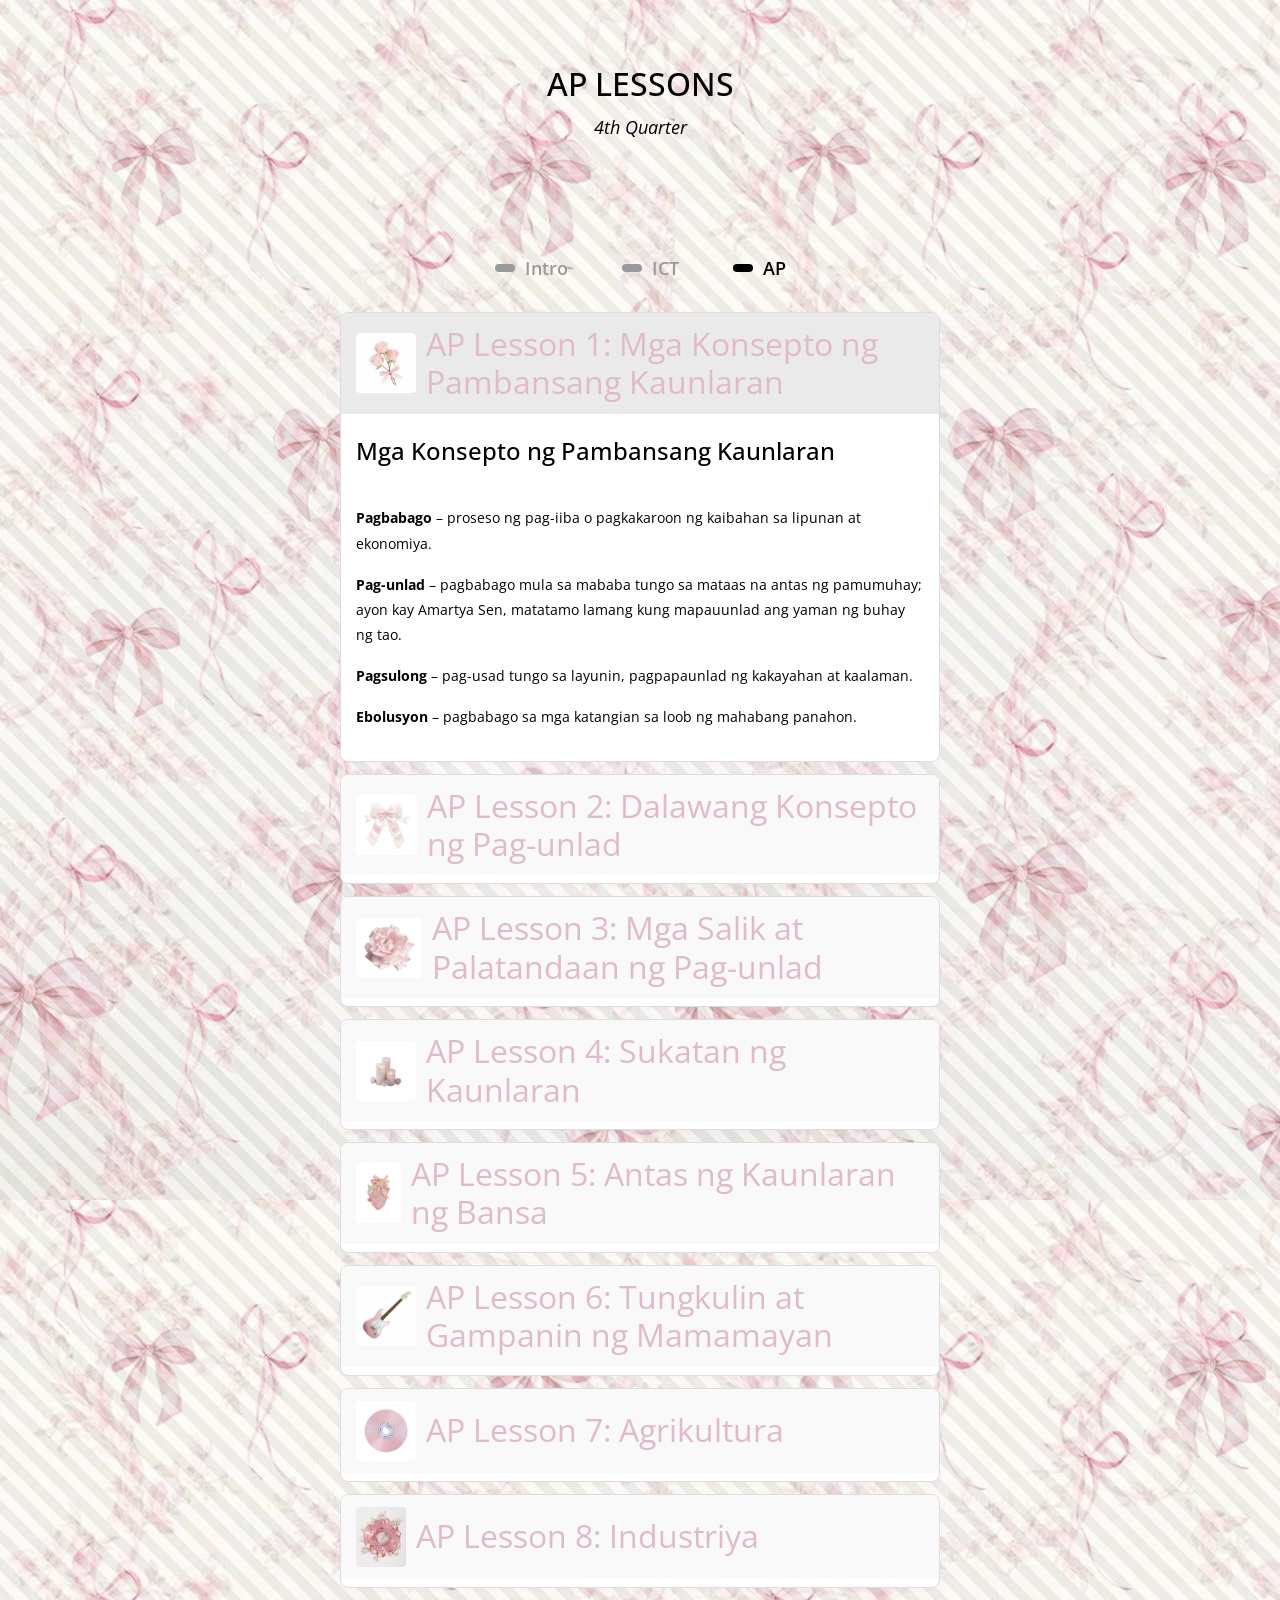
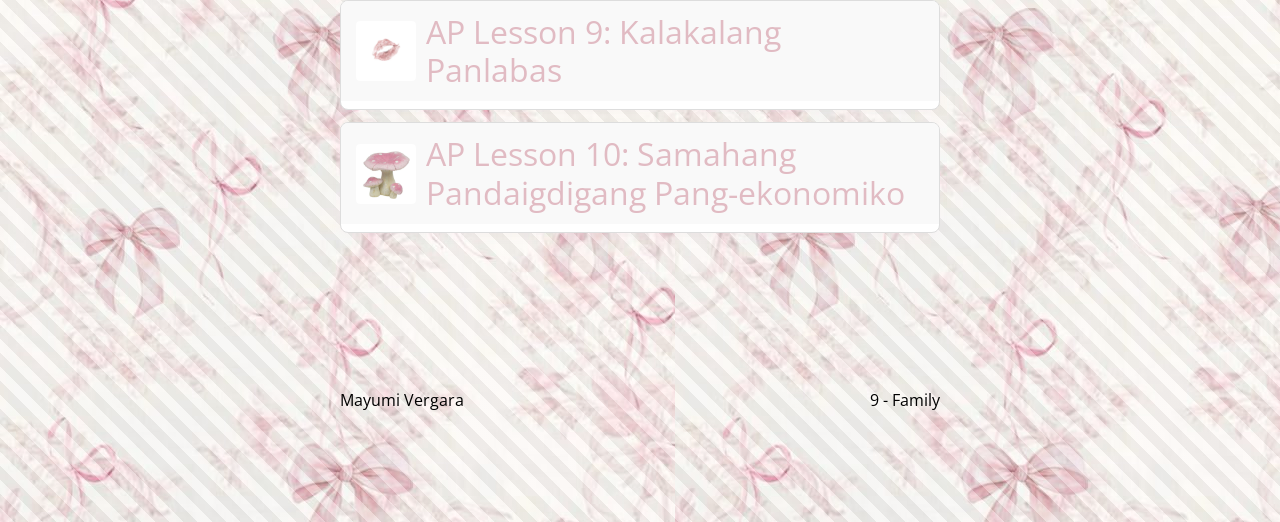
==== contact.html @ 9aa6013d "yumi" ====
<!DOCTYPE html>
<html lang="en">

<head>
    <meta charset="UTF-8" />
    <meta name="viewport" content="width=device-width, initial-scale=1.0" />
    <meta http-equiv="X-UA-Compatible" content="ie=edge" />
    <title>VertiCard Contact page</title>

    <link rel="stylesheet" href="https://fonts.googleapis.com/css?family=Open+Sans:400,600" />
    <link rel="stylesheet" href="css/bootstrap.min.css" />
    <link rel="stylesheet" href="css/templatemo-style.css" />
</head>

<body>
    <div class="tm-page-container mx-auto">
        <header class="tm-header text-center">
            <h1 class="tm-title text-uppercase">AP Lessons</h1>
            <p class="tm-primary-color"><i>4th Quarter</i></p>
        </header>

        <section class="tm-section">
            <nav class="tm-nav">
                <ul>
                    <li>
                        <a href="index.html"><span class="tm-nav-deco"></span>Intro</a>
                    </li>
                    <li>
                        <a href="gallery.html"><span class="tm-nav-deco"></span>ICT</a>
                    </li>
                    <li class="active">
                        <a href="contact.html"><span class="tm-nav-deco"></span>AP</a>
                    </li>
                </ul>
            </nav>

<div class="accordion" id="apLessonsAccordion">

  <!-- Lesson 1 -->
  <div class="accordion-item tm-content-container">
    <h2 class="accordion-header" id="apHeading1">
      <button class="accordion-button" type="button" data-bs-toggle="collapse" data-bs-target="#apCollapse1">
        <img src="img/gallery/1.jpg" alt="Lesson 1" class="accordion-icon">
        AP Lesson 1: Mga Konsepto ng Pambansang Kaunlaran
      </button>
    </h2>
    <div id="apCollapse1" class="accordion-collapse collapse show" data-bs-parent="#apLessonsAccordion">
      <div class="accordion-body tm-content">
        <h2 class="tm-page-title">Mga Konsepto ng Pambansang Kaunlaran</h2>
        <p><b>Pagbabago</b> – proseso ng pag-iiba o pagkakaroon ng kaibahan sa lipunan at ekonomiya.</p>
        <p><b>Pag-unlad</b> – pagbabago mula sa mababa tungo sa mataas na antas ng pamumuhay; ayon kay Amartya Sen, matatamo lamang kung mapauunlad ang yaman ng buhay ng tao.</p>
        <p><b>Pagsulong</b> – pag-usad tungo sa layunin, pagpapaunlad ng kakayahan at kaalaman.</p>
        <p><b>Ebolusyon</b> – pagbabago sa mga katangian sa loob ng mahabang panahon.</p>
      </div>
    </div>
  </div>

  <!-- Lesson 2 -->
  <div class="accordion-item tm-content-container">
    <h2 class="accordion-header" id="apHeading2">
      <button class="accordion-button collapsed" type="button" data-bs-toggle="collapse" data-bs-target="#apCollapse2">
        <img src="img/gallery/2.jpg" alt="Lesson 2" class="accordion-icon">
        AP Lesson 2: Dalawang Konsepto ng Pag-unlad
      </button>
    </h2>
    <div id="apCollapse2" class="accordion-collapse collapse" data-bs-parent="#apLessonsAccordion">
      <div class="accordion-body tm-content">
        <h2 class="tm-page-title">Dalawang Konsepto ng Pag-unlad (Todaro & Smith, 2012)</h2>
        <p><b>Tradisyunal</b> – pagtamo ng patuloy na pagtaas ng income per capita.</p>
        <p><b>Makabago</b> – kumakatawan sa malawakang pagbabago sa buong sistemang panlipunan.</p>
      </div>
    </div>
  </div>

  <!-- Lesson 3 -->
  <div class="accordion-item tm-content-container">
    <h2 class="accordion-header" id="apHeading3">
      <button class="accordion-button collapsed" type="button" data-bs-toggle="collapse" data-bs-target="#apCollapse3">
        <img src="img/gallery/3.jpg" alt="Lesson 3" class="accordion-icon">
        AP Lesson 3: Mga Salik at Palatandaan ng Pag-unlad
      </button>
    </h2>
    <div id="apCollapse3" class="accordion-collapse collapse" data-bs-parent="#apLessonsAccordion">
      <div class="accordion-body tm-content">
        <h2 class="tm-page-title">Mga Salik at Palatandaan ng Pag-unlad</h2>
        <p><b>Salik:</b> Likas na yaman, yamang-tao, kapital, teknolohiya at inobasyon.</p>
        <p><b>Palatandaan:</b> Makatwiran at dinamikong kaayusan, kasaganaan, kalayaan sa kahirapan, sapat na lingkurang panlipunan, katarungang panlipunan.</p>
      </div>
    </div>
  </div>

  <!-- Lesson 4 -->
  <div class="accordion-item tm-content-container">
    <h2 class="accordion-header" id="apHeading4">
      <button class="accordion-button collapsed" type="button" data-bs-toggle="collapse" data-bs-target="#apCollapse4">
        <img src="img/gallery/4.jpg" alt="Lesson 4" class="accordion-icon">
        AP Lesson 4: Sukatan ng Kaunlaran
      </button>
    </h2>
    <div id="apCollapse4" class="accordion-collapse collapse" data-bs-parent="#apLessonsAccordion">
      <div class="accordion-body tm-content">
        <h2 class="tm-page-title">Sukatan ng Kaunlaran ng Bansa</h2>
        <p>Maliban sa GDP at GNP, ginagamit ang <b>Human Development Index (HDI)</b> bilang panukat sa kalusugan, edukasyon, at pamumuhay.</p>
      </div>
    </div>
  </div>

  <!-- Lesson 5 -->
  <div class="accordion-item tm-content-container">
    <h2 class="accordion-header" id="apHeading5">
      <button class="accordion-button collapsed" type="button" data-bs-toggle="collapse" data-bs-target="#apCollapse5">
        <img src="img/gallery/5.jpg" alt="Lesson 5" class="accordion-icon">
        AP Lesson 5: Antas ng Kaunlaran ng Bansa
      </button>
    </h2>
    <div id="apCollapse5" class="accordion-collapse collapse" data-bs-parent="#apLessonsAccordion">
      <div class="accordion-body tm-content">
        <h2 class="tm-page-title">Antas ng Kaunlaran</h2>
        <p><b>Maunlad</b> – mataas na GDP, income per capita, HDI.</p>
        <p><b>Umuunlad</b> – may industriyang pinauunlad, hindi pantay ang GDP at HDI.</p>
        <p><b>Papaunlad</b> – kulang sa industriyalisasyon, mababang GDP at HDI.</p>
      </div>
    </div>
  </div>

 <!-- Lesson 6 -->
<div class="accordion-item tm-content-container">
  <h2 class="accordion-header" id="apHeading6">
    <button class="accordion-button collapsed" type="button" data-bs-toggle="collapse" data-bs-target="#apCollapse6">
      <img src="img/gallery/6.jpg" alt="Lesson 6" class="accordion-icon">
      AP Lesson 6: Tungkulin at Gampanin ng Mamamayan
    </button>
  </h2>
  <div id="apCollapse6" class="accordion-collapse collapse" data-bs-parent="#apLessonsAccordion">
    <div class="accordion-body tm-content">
      <h2 class="tm-page-title">Tungkulin at Gampanin</h2>
      <p>Suportahan ang pamahalaan, sundin ang batas, alagaan ang kapaligiran, tumulong sa pagpuksa ng korapsyon, maging produktibo, tangkilikin ang produktong Pilipino, magtipid ng enerhiya.</p>
      <p>Gampanin ng mamamayan: pagbabayad ng buwis, tamang pagboto, pakikilahok sa proyektong pangkaunlaran, makabansa.</p>
    </div>
  </div>
</div>

<!-- Lesson 7 -->
<div class="accordion-item tm-content-container">
  <h2 class="accordion-header" id="apHeading7">
    <button class="accordion-button collapsed" type="button" data-bs-toggle="collapse" data-bs-target="#apCollapse7">
      <img src="img/gallery/7.jpg" alt="Lesson 7" class="accordion-icon">
      AP Lesson 7: Agrikultura
    </button>
  </h2>
  <div id="apCollapse7" class="accordion-collapse collapse" data-bs-parent="#apLessonsAccordion">
    <div class="accordion-body tm-content">
      <h2 class="tm-page-title">Agrikultura</h2>
      <p>Isang agham at sining na may kinalaman sa pagpaparami ng mga hayop at halaman. Gawain: pagsasaka, pangingisda, paghahayupan, paggugubat.</p>
      <p>Kahalagahan: pinagmumulan ng pagkain, hilaw na materyales, trabaho, dolyar, at sobrang manggagawa.</p>
    </div>
  </div>
</div>

<!-- Lesson 8 -->
<div class="accordion-item tm-content-container">
  <h2 class="accordion-header" id="apHeading8">
    <button class="accordion-button collapsed" type="button" data-bs-toggle="collapse" data-bs-target="#apCollapse8">
      <img src="img/gallery/8.jpg" alt="Lesson 8" class="accordion-icon">
      AP Lesson 8: Industriya
    </button>
  </h2>
  <div id="apCollapse8" class="accordion-collapse collapse" data-bs-parent="#apLessonsAccordion">
    <div class="accordion-body tm-content">
      <h2 class="tm-page-title">Industriya</h2>
      <p>Tumutukoy sa pagproseso ng hilaw na materyal at paggawa ng produkto. Sub-sektor: pagmimina, pagmamanupaktura, konstruksyon, utilities.</p>
      <p>Kahalagahan: hanapbuhay, dolyar, teknolohiya, intermediate products.</p>
    </div>
  </div>
</div>

<!-- Lesson 9 -->
<div class="accordion-item tm-content-container">
  <h2 class="accordion-header" id="apHeading9">
    <button class="accordion-button collapsed" type="button" data-bs-toggle="collapse" data-bs-target="#apCollapse9">
      <img src="img/gallery/9.jpg" alt="Lesson 9" class="accordion-icon">
      AP Lesson 9: Kalakalang Panlabas
    </button>
  </h2>
  <div id="apCollapse9" class="accordion-collapse collapse" data-bs-parent="#apLessonsAccordion">
    <div class="accordion-body tm-content">
      <h2 class="tm-page-title">Kalakalang Panlabas</h2>
      <p>Palitan ng produkto at serbisyo sa pagitan ng mga bansa. Nagaganap sapagkat walang bansa ang maaaring makatugon sa lahat ng pangangailangan nang walang tulong mula sa iba.</p>
      <p><b>Eksport</b> – pagpapadala ng produkto sa ibang bansa.<br>
         <b>Import</b> – pagbili ng kalakal mula sa ibang bansa.</p>
      <p><b>Dahilan:</b> Pagkakaiba ng teknolohiya, pinagkukunang yaman, panlasa, at halaga ng produksyon.</p>
      <p><b>Pataakaran:</b> Taripa, Kota, Subsidy.</p>
      <p><b>Balance of Trade:</b> Trade deficit (import > export), Trade surplus (export > import).</p>
    </div>
  </div>
</div>

<!-- Lesson 10 -->
<div class="accordion-item tm-content-container">
  <h2 class="accordion-header" id="apHeading10">
    <button class="accordion-button collapsed" type="button" data-bs-toggle="collapse" data-bs-target="#apCollapse10">
      <img src="img/gallery/10.jpg" alt="Lesson 10" class="accordion-icon">
      AP Lesson 10: Samahang Pandaigdigang Pang-ekonomiko
    </button>
  </h2>
  <div id="apCollapse10" class="accordion-collapse collapse" data-bs-parent="#apLessonsAccordion">
    <div class="accordion-body tm-content">
      <h2 class="tm-page-title">Samahang Pandaigdigang Pang-ekonomiko</h2>
      <p><b>World Trade Organization (WTO)</b> – namamahala sa pandaigdigang patakaran ng kalakalan, layunin: maayos na kalakalan, pagbawas ng trade barriers.</p>
      <p><b>Asia-Pacific Economic Council (APEC)</b> – itinatag 1989, layunin: liberalisasyon ng pamumuhunan, pagpapabilis ng negosyo, teknikal na pagtutulungan.</p>
      <p><b>Association of Southeast Asian Nations (ASEAN)</b> – itinatag 1967, layunin: malayang kalakalan sa rehiyon, nabuo ang ASEAN Free Trade Area (AFTA).</p>
    </div>
  </div>
</div>



        </section>

        <footer>
            <span>Mayumi Vergara</span>
            <span>9 - Family</span>
        </footer>
    </div>
    <script src="js/lesson-loader.js"></script>
  </body>

</html>
---- css/templatemo-style.css ----
/*
Verticard Template
https://templatemo.com/tm-533-verticard
*/

body {
  font-family: "Open Sans", Arial, Helvetica, sans-serif;
  font-size: 18px;
  font-weight: 400;
  overflow-x: hidden;
  background: 
    repeating-linear-gradient(
      45deg,
      rgba(255, 255, 255, 0.25),
      rgba(255, 255, 255, 0.25) 10px,
      rgba(0, 0, 0, 0.05) 10px,
      rgba(0, 0, 0, 0.05) 20px
    ),
    url("../img/bg.jpg") repeat;
  color: #000000;
}

a {
  transition: all 0.3s ease;
}

a:hover,
a:focus {
  text-decoration: none;
}

p {
  line-height: 1.8;
}

.tm-primary-color {
  color: #000000;
}

.tm-secondary-color {
  color: #000000;
}


.tm-page-container {
  max-width: 600px;
  width: 100%;
}

.gallery-page .tm-page-container {
  max-width: none;
  padding: 0 30px;
  height: 100vh;
  overflow: hidden;
}

.gallery-page .tm-page-grid {
  display: flex;
  height: 100%;
  gap: 30px;
  align-items: flex-start;
}

.gallery-page .tm-page-main {
  flex: 0 0 50%;
  min-width: 300px;
  height: 100%;
  overflow-y: auto;
  padding-right: 10px;
}

.gallery-page .tm-page-sidebar {
  flex: 0 0 50%;
  min-width: 300px;
  height: 100%;
  position: sticky;
  top: 0;
  display: flex;
  flex-direction: column;
  overflow: hidden;
}

@media (max-width: 900px) {
  .gallery-page .tm-page-grid {
    flex-direction: column;
  }

  .gallery-page .tm-page-main,
  .gallery-page .tm-page-sidebar {
    flex: 1 1 100%;
    min-width: auto;
  }
}

.gallery-page .tm-page-sidebar .tm-lesson-info {
  flex: none;
  max-height: calc(100vh - 180px);
  overflow-y: auto;
  padding-right: 10px;
}

.gallery-page .tm-page-sidebar footer {
  margin-top: auto;
  padding-top: 16px;
  padding-bottom: 8px;
  text-align: center;
}

.tm-lesson-info {
  position: relative;
  width: 100%;
  padding: 18px;
  background: rgba(255, 255, 255, 0.95);
  border: 1px solid rgba(0, 0, 0, 0.12);
  border-radius: 14px;
  box-shadow: 0 20px 40px rgba(0, 0, 0, 0.12);
  overflow-y: auto;
  font-size: 0.95rem;
  max-height: 70vh;
}

.tm-lesson-info h3 {
  margin-top: 0;
  margin-bottom: 0.5rem;
  font-size: 1.1rem;
}

.tm-lesson-info p {
  margin: 0.35rem 0;
}

.tm-section {
  margin-bottom: 155px;
  position: relative;
}

.tm-content-container {      
  border-radius: 20px;
  background-color: white;
  margin-bottom: 30px;
}

.tm-nav {
  position: relative;       /* keep it inside the flow */
  margin: 20px auto;        /* center horizontally */
  display: flex;
  justify-content: center;  /* center the list */
}

.tm-nav ul {
  display: flex;
  gap: 30px;                /* spacing between items */
  padding: 0;
  margin: 0;
}

.tm-nav > ul > li {
  list-style: none;
}

.tm-nav > ul > li > a {
  display: flex;
  align-items: center;
  padding: 10px 12px;
  color: #999A9B;
  text-decoration: none;
  font-weight: 600;
  transition: color 0.2s;
}

.tm-nav > ul > li.active > a,
.tm-nav > ul > li > a:hover,
.tm-nav > ul > li > a:focus {
  color: #000000;
}

.tm-nav-deco {
  display: inline-block;
  width: 20px;
  height: 8px;
  background-color: #999A9B;
  margin-right: 10px;
  border-radius: 4px;
  transition: background-color 0.2s;
}

.tm-nav > ul > li.active > a > .tm-nav-deco,
.tm-nav > ul > li:hover > a > .tm-nav-deco {
  background-color: #000000;
}


.tm-content {  
  padding: 55px;
}

.tm-header {
  padding: 65px 15px;
}

.tm-title {
  font-size: 2rem;
  color: #000000;
}

.tm-page-title {
  font-size: 1.5rem;
  margin-bottom: 40px;
  color: #000000;
}

.tm-img {
  border-top-left-radius: 20px;
  border-top-right-radius: 20px;  
}

.card-img-top {
  width: 100%;
  height: 280px;
  object-fit: cover;
}

footer {
  font-size: 1rem;
  display: flex;
  justify-content: space-between;
  padding-bottom: 50px;
  color: #000000;
}

.tm-footer-link {
  color: #000000;
}

/* 
  Gallery Item Hover Effect
  https://tympanus.net/codrops/2014/06/19/ideas-for-subtle-hover-effects/
*/

/* Common style */
.tm-gallery-item figure {
	position: relative;	
	overflow: hidden;
	margin-bottom: 0;
	background: #000000;
	text-align: center;
	cursor: pointer;
}

.tm-gallery-item figure img {
	position: relative;
	display: block;
	min-height: 100%;
	max-width: 100%;
	opacity: 0.8;
}

.tm-gallery-item figure figcaption {
	color: #fff;
	text-transform: uppercase;
	font-size: 1.25em;
	-webkit-backface-visibility: hidden;
	backface-visibility: hidden;
}

.tm-gallery-item figure figcaption::before,
.tm-gallery-item figure figcaption::after {
	pointer-events: none;
}

.tm-gallery-item figure figcaption,
.tm-gallery-item figure figcaption > a {
	position: absolute;
	top: 0;
	left: 0;
	width: 100%;
	height: 100%;
}

/* Anchor will cover the whole item by default */
/* For some effects it will show as a button */
.tm-gallery-item figure figcaption > a {
	z-index: 1000;
	text-indent: 200%;
	white-space: nowrap;
	font-size: 0;
	opacity: 0;
}

.tm-gallery-item figure h2 {
	word-spacing: -0.15em;
	font-weight: 300;
}

.tm-gallery-item figure h2 span {	font-weight: 800; }

.tm-gallery-item figure h2,
.tm-gallery-item figure p {
	margin: 0;
}

.tm-gallery-item figure p {
	letter-spacing: 1px;
	font-size: 60.5%;
	max-width: 200px;
	margin: 0 auto;
}

/*---------------*/
/***** Bubba *****/
/*---------------*/

figure.effect-bubba {	background: #9e5406; }

figure.effect-bubba img {
	opacity: 1;
	-webkit-transition: opacity 0.35s;
	transition: opacity 0.35s;
}

figure.effect-bubba:hover img {
	opacity: 0.4;
}

figure.effect-bubba figcaption::before,
figure.effect-bubba figcaption::after {
	position: absolute;
	top: 15px;
	right: 15px;
	bottom: 15px;
	left: 15px;
	content: '';
	opacity: 0;
	-webkit-transition: opacity 0.35s, -webkit-transform 0.35s;
	transition: opacity 0.35s, transform 0.35s;
}

figure.effect-bubba figcaption::before {
	border-top: 1px solid #fff;
	border-bottom: 1px solid #fff;
	-webkit-transform: scale(0,1);
	transform: scale(0,1);
}

figure.effect-bubba figcaption::after {
	border-right: 1px solid #fff;
	border-left: 1px solid #fff;
	-webkit-transform: scale(1,0);
	transform: scale(1,0);
}

figure.effect-bubba h2 {
	font-size: 1.5rem;	
	-webkit-transition: -webkit-transform 0.35s;
	transition: transform 0.35s;
	-webkit-transform: translate3d(0,-5px,0);
	transform: translate3d(0,-5px,0);
	opacity: 0;
}

figure.effect-bubba p {
	width: 100%;
	padding: 10px;
	opacity: 0;
	-webkit-transition: opacity 0.35s, -webkit-transform 0.35s;
	transition: opacity 0.35s, transform 0.35s;
	-webkit-transform: translate3d(0,20px,0);
	transform: translate3d(0,20px,0);
}

figure.effect-bubba:hover figcaption::before,
figure.effect-bubba:hover figcaption::after {
	opacity: 1;
	-webkit-transform: scale(1);
	transform: scale(1);
}

figure.effect-bubba:hover h2,
figure.effect-bubba:hover p {
	opacity: 1;
	-webkit-transform: translate3d(0,0,0);
	transform: translate3d(0,0,0);
}

.tm-gallery {
  margin-top: 40px;
  margin-left: -30px;
  margin-right: -30px;
  margin-bottom: -20px;
}

.tm-gallery-item {
	margin-top: 15px;
	margin-bottom: 15px;
	max-width: 270px;
}

.tm-content-2 {
	padding-left: 45px;
	padding-right: 45px;
}

figcaption {
	display: flex;
	flex-direction: column;
	align-items: center;
	justify-content: center;
}

.tm-img-overlay-wrap {
	position: relative;
	min-height: 280px;
	background-image: url(../img/contact.jpg);
	background-repeat: no-repeat;
	background-size: cover;
	border-top-left-radius: 20px;
	border-top-right-radius: 20px;
}

.tm-img-overlay {
	border-top-left-radius: 20px;
	border-top-right-radius: 20px;
	position: absolute;
	top: 0;
	left: 0;
	width: 100%;
	height: 100%;
	background-color: rgba(0,0,0,0.5);
}

.tm-img-overlay-text {
	position: relative;
	z-index: 1000;
}

.tm-contact-form {
	max-width: 380px;
}

.form-group {
	margin-bottom: 35px;
}

.btn {
	font-size: 1.1rem;
	padding: 10px 35px;
	border: none;
}

.btn-primary {
	background-color: #000000;
}

.btn-primary:hover,
.btn-primary:focus {
	background-color: #000000;
}

.tm-small {
	font-size: 90%;
}

@media (max-width: 945px) {
  .tm-nav {
    position: static;
  }

  .tm-page-container {
    padding-left: 15px;
    padding-right: 15px;
  }
}

@media (max-width: 575px) {
	.tm-gallery-item {
		max-width: 100%;
		height: auto;
	}
}

@media (max-width: 480px) {
  footer {
    display: block;
  }

  footer span {
    display: block;
    padding: 15px;
  }
}
/* Page grid layout */
/* Page grid layout */
/* Page grid layout */
.tm-page-grid {
    display: flex;
    gap: 40px; /* space between main and sidebar */
}

/* Main content */
.tm-page-main {
    flex: 3;
    margin-bottom: 120px;
}

/* Sidebar box */
.tm-page-sidebar {
    flex: 0 0 200px;             /* smaller fixed width */
    background: #ffffff;
    padding: 14px;               /* tighter padding */
    border-radius: 10px;
    position: sticky;
    top: 20px;
    height: fit-content;
    margin-right: 80px;          /* floats further away from right edge */
    opacity: 0.75;               /* softer transparency */
    box-shadow: 0 8px 18px rgba(0,0,0,0.15); /* stronger shadow for floating effect */
    border: 1px solid #ddd;      /* subtle border */
}


/* Lesson info text */
.tm-lesson-info h3 {
    margin-bottom: 10px;
}

.tm-lesson-info p {
    font-size: 14px;
    line-height: 1.5;
}

/* Lesson grid */
.lesson-grid {
    display: grid;
    grid-template-columns: repeat(2, 1fr); /* 2 per row */
    gap: 14px;
    margin-top: 15px;
}

/* Lesson card */
.lesson-card {
    cursor: pointer;
    text-align: center;
    padding: 6px;
}

/* Lesson card images */
.lesson-card img {
    width: 100%;
    max-width: 120px;
    height: 120px;
    object-fit: cover;
    border-radius: 8px;
    display: block;
    margin: auto;
    transition: transform 0.2s;
}

.lesson-card:hover img {
    transform: scale(1.05);
}

/* Label under image */
.lesson-label {
    margin-top: 5px;
    font-size: 12px;
    color: #555;
}

/* Page container spacing */
.tm-page-container {
    padding-bottom: 60px;
}

/* Sidebar content spacing */
#lessonContent {
    padding: 10px;
}
.accordion-item.tm-content-container {
  border: 1px solid #ddd;
  border-radius: 8px;
  margin-bottom: 12px;
  overflow: hidden;
  box-shadow: 0 4px 10px rgba(214, 164, 224, 0.05);
}

.accordion-button {
color:rgb(225 187 195);
  width: 100%;
  text-align: left;
  padding: 12px 15px;
  background-color: #f9f9f9;
  border: none;
  cursor: pointer;
  transition: background-color 0.2s;
  display: flex;
  align-items: center;
  gap: 10px;
  padding: 12px 15px;
}

.accordion-icon {
  height: 100%;        /* match button height */
  max-height: 60px;    /* optional: cap the size */
  width: auto;         /* keep aspect ratio */
  object-fit: cover;   /* crop nicely if needed */
  border-radius: 4px;  /* optional rounded corners */
}


.accordion-button.collapsed {
  background-color: #f9f9f9;
}

.accordion-button:not(.collapsed) {
  background-color: #eaeaea;
}

.accordion-body.tm-content {
  padding: 15px;
  font-size: 14px;
  line-height: 1.6;
  display: none; /* hidden by default */
}

.accordion-collapse.show .accordion-body {
  display: block; /* show when toggled */
}

.video-container {
  position: relative;
  padding-bottom: 56.25%; /* 16:9 aspect ratio */
  height: 0;
  overflow: hidden;
  max-width: 100%;
  background: #000;
}

.video-container iframe {
  position: absolute;
  top: 0;
  left: 0;
  width: 100%;
  height: 100%;
}
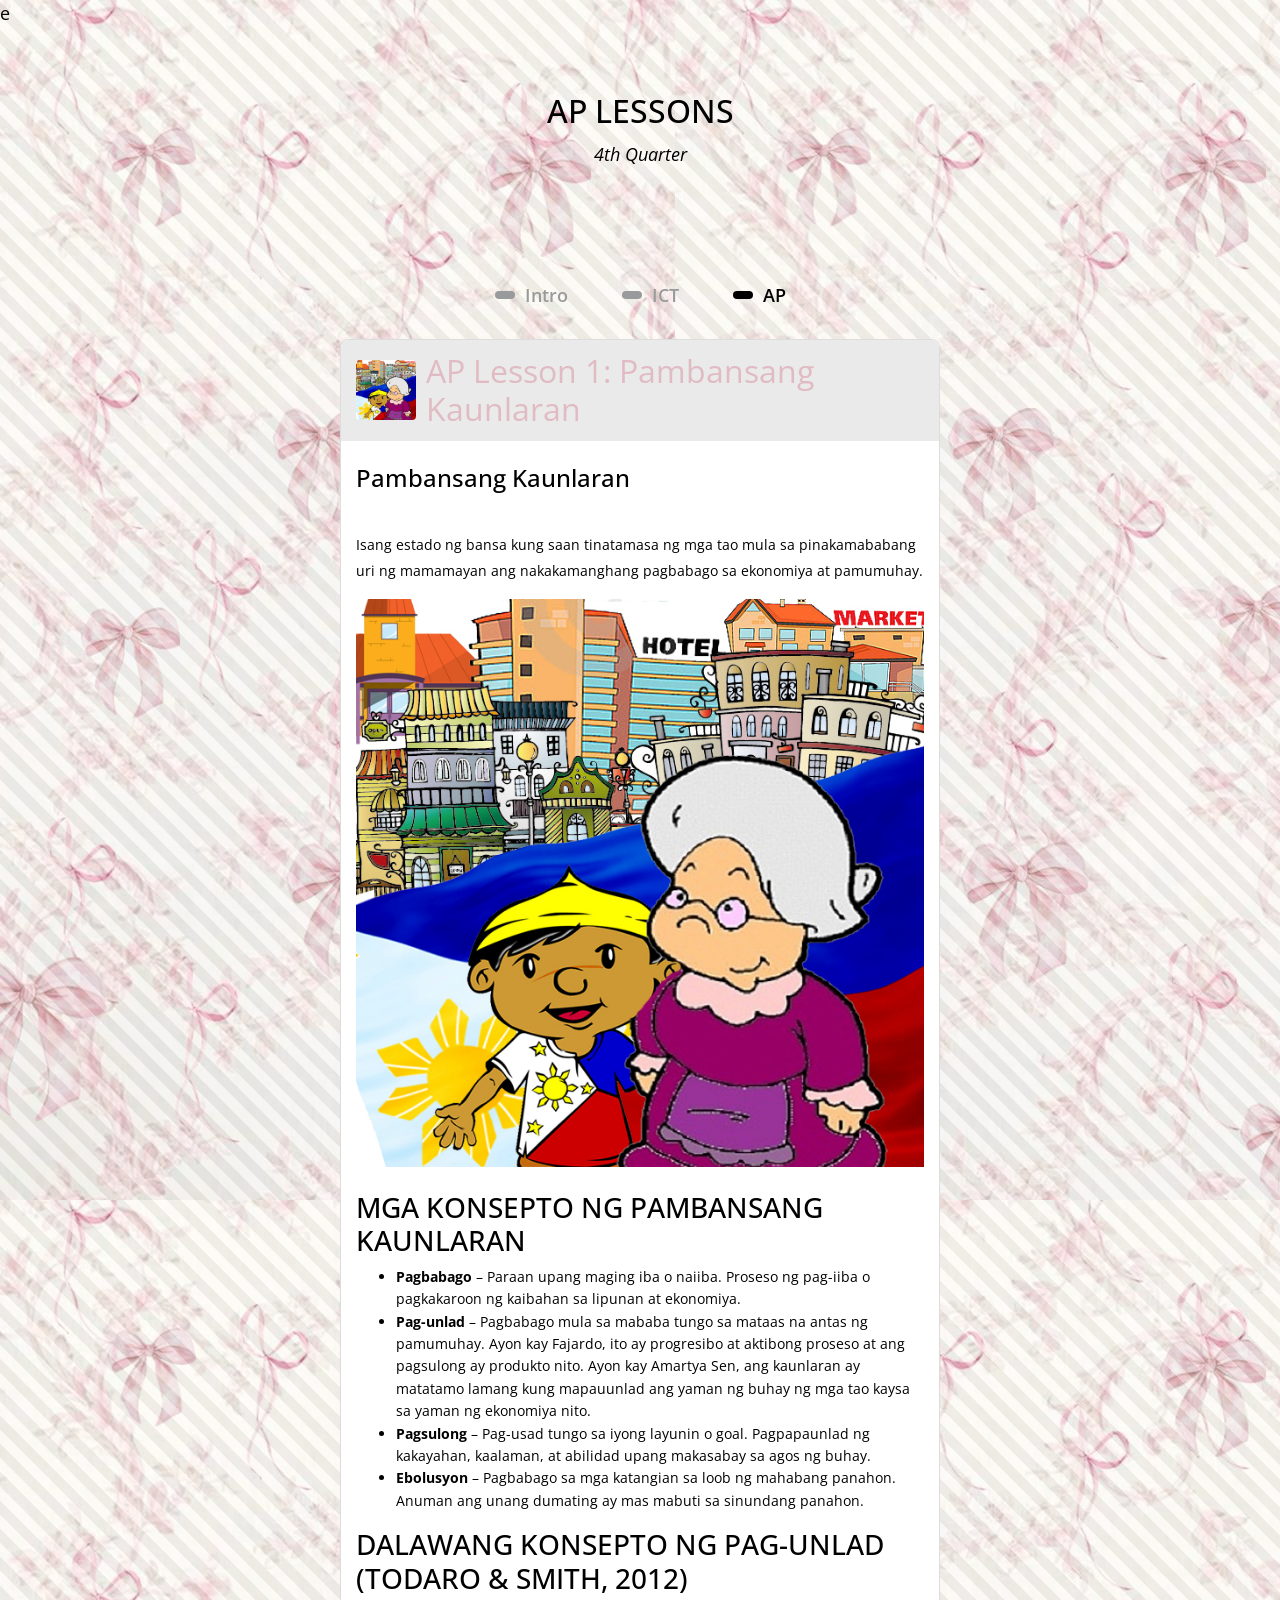
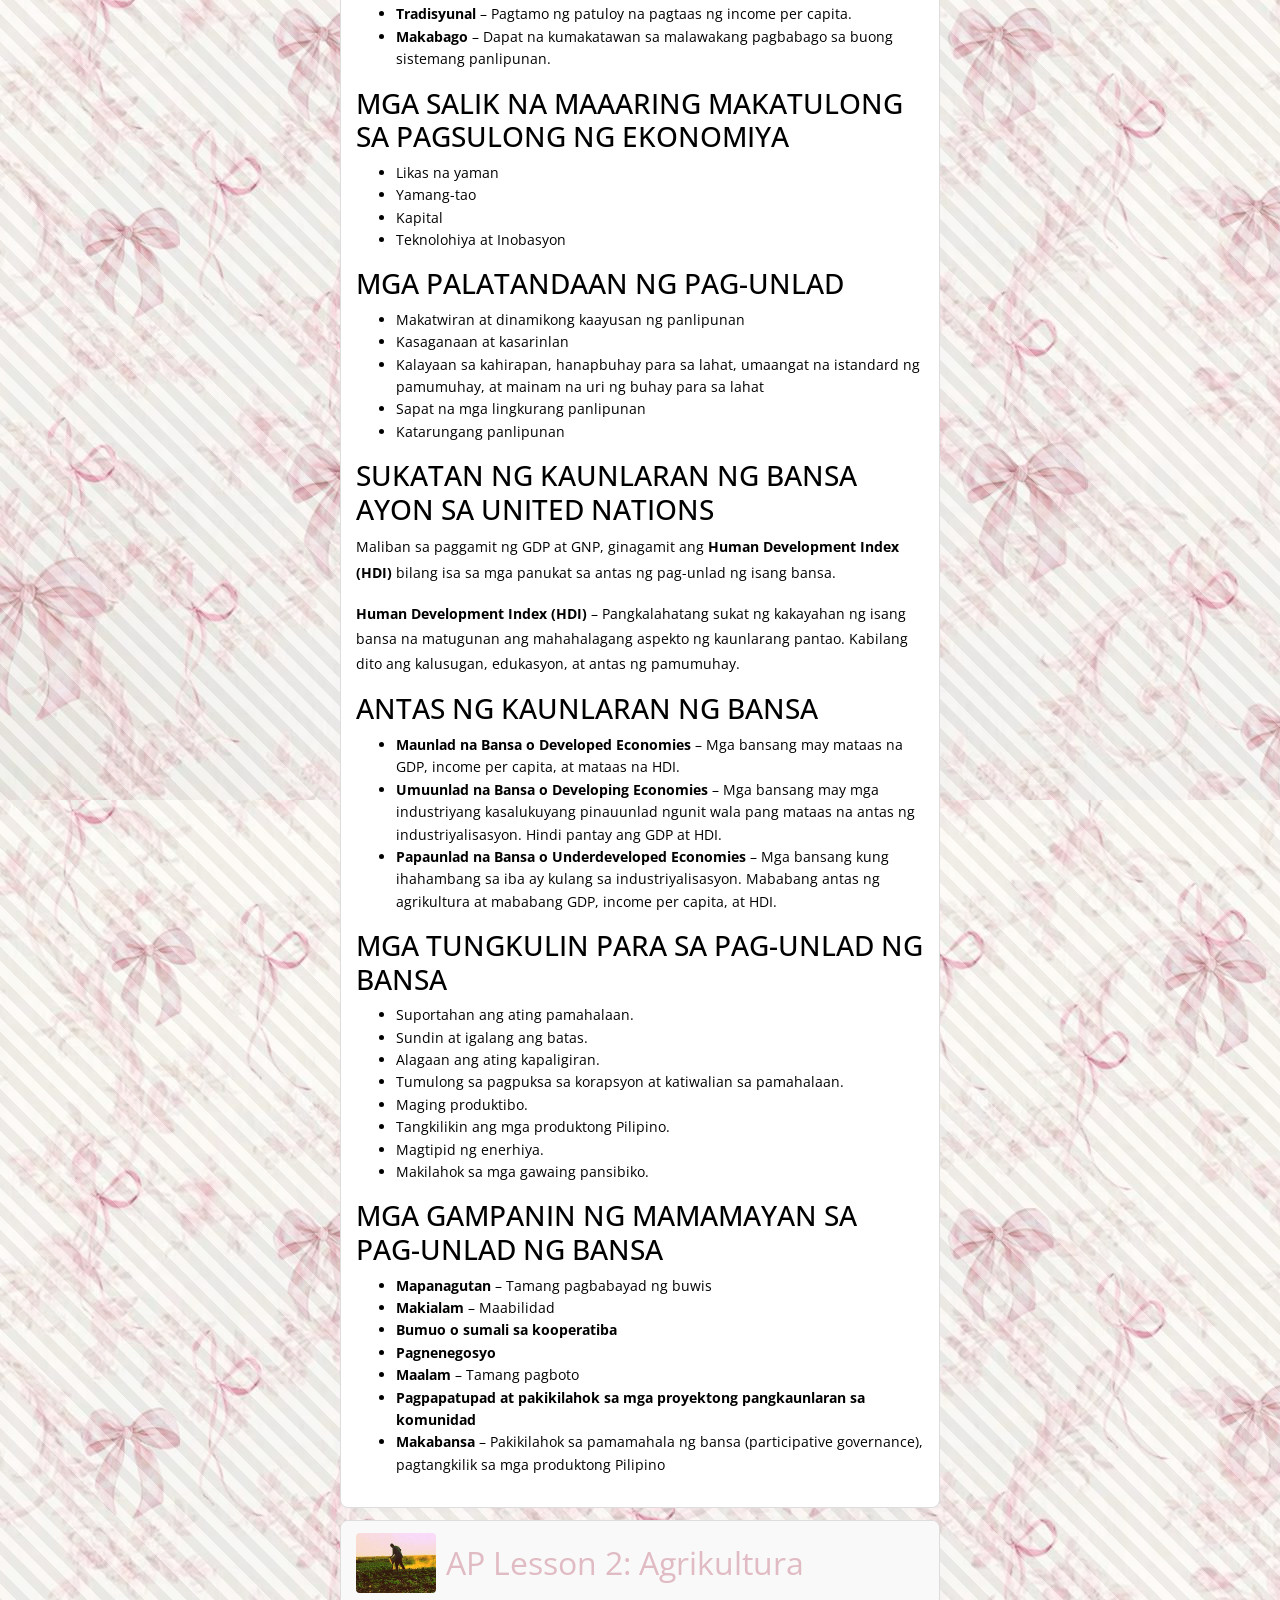
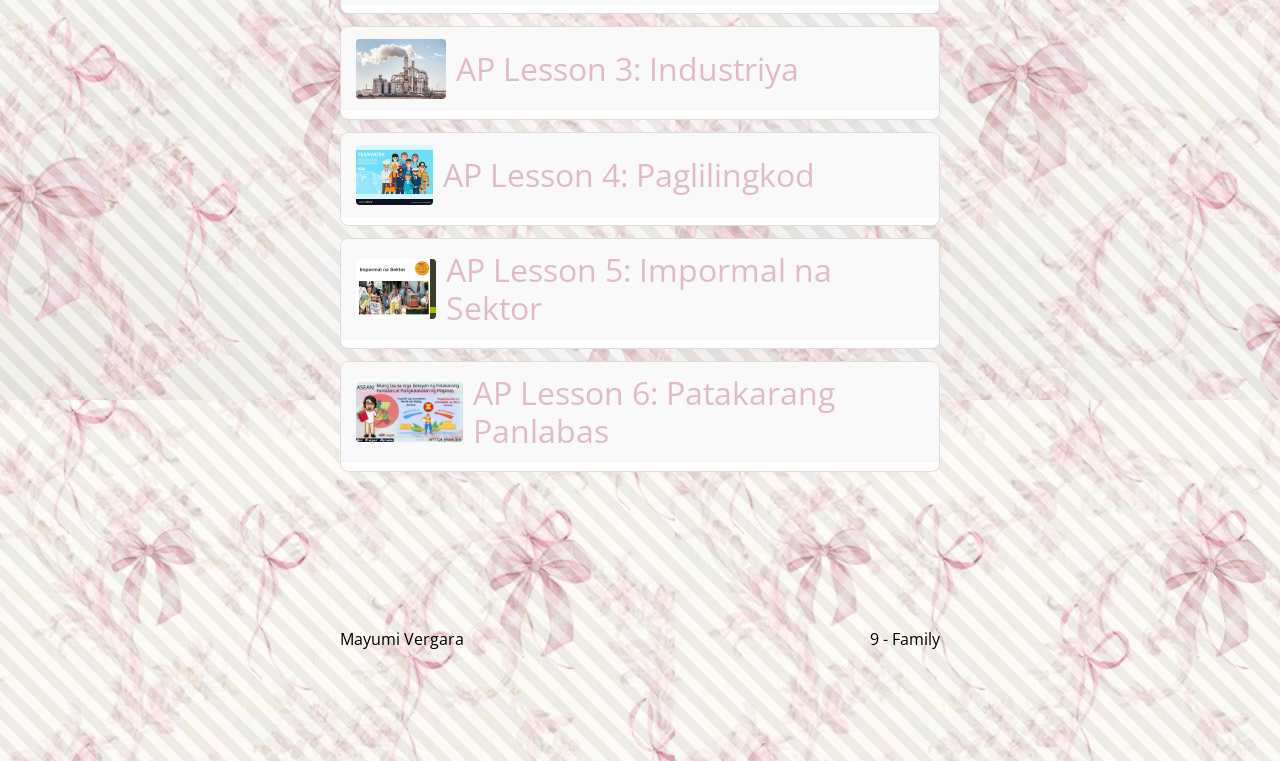
==== commit 6104e01d: "fdsfsd" ====
--- a/contact.html
+++ b/contact.html
@@ -1,4 +1,4 @@
-<!DOCTYPE html>
+e<!DOCTYPE html>
 <html lang="en">
 
 <head>
@@ -36,181 +36,566 @@
 
 <div class="accordion" id="apLessonsAccordion">
 
-  <!-- Lesson 1 -->
+  <!-- Lesson 1: Pambansang Kaunlaran -->
   <div class="accordion-item tm-content-container">
     <h2 class="accordion-header" id="apHeading1">
       <button class="accordion-button" type="button" data-bs-toggle="collapse" data-bs-target="#apCollapse1">
-        <img src="img/gallery/1.jpg" alt="Lesson 1" class="accordion-icon">
-        AP Lesson 1: Mga Konsepto ng Pambansang Kaunlaran
+<img src="img/pambansang.jpg" alt="Lesson 1" class="accordion-icon">
+        AP Lesson 1: Pambansang Kaunlaran
       </button>
     </h2>
     <div id="apCollapse1" class="accordion-collapse collapse show" data-bs-parent="#apLessonsAccordion">
       <div class="accordion-body tm-content">
-        <h2 class="tm-page-title">Mga Konsepto ng Pambansang Kaunlaran</h2>
-        <p><b>Pagbabago</b> – proseso ng pag-iiba o pagkakaroon ng kaibahan sa lipunan at ekonomiya.</p>
-        <p><b>Pag-unlad</b> – pagbabago mula sa mababa tungo sa mataas na antas ng pamumuhay; ayon kay Amartya Sen, matatamo lamang kung mapauunlad ang yaman ng buhay ng tao.</p>
-        <p><b>Pagsulong</b> – pag-usad tungo sa layunin, pagpapaunlad ng kakayahan at kaalaman.</p>
-        <p><b>Ebolusyon</b> – pagbabago sa mga katangian sa loob ng mahabang panahon.</p>
+        <h2 class="tm-page-title">Pambansang Kaunlaran</h2>
+        <p>Isang estado ng bansa kung saan tinatamasa ng mga tao mula sa pinakamababang uri ng mamamayan ang nakakamanghang pagbabago sa ekonomiya at pamumuhay.</p>
+        <img src="img/pambansang.jpg" alt="Pambansang Kaunlaran" class="img-fluid mb-4" />
+        
+        <h3>MGA KONSEPTO NG PAMBANSANG KAUNLARAN</h3>
+        <ul>
+          <li><b>Pagbabago</b> – Paraan upang maging iba o naiiba. Proseso ng pag-iiba o pagkakaroon ng kaibahan sa lipunan at ekonomiya.</li>
+          <li><b>Pag-unlad</b> – Pagbabago mula sa mababa tungo sa mataas na antas ng pamumuhay. Ayon kay Fajardo, ito ay progresibo at aktibong proseso at ang pagsulong ay produkto nito. Ayon kay Amartya Sen, ang kaunlaran ay matatamo lamang kung mapauunlad ang yaman ng buhay ng mga tao kaysa sa yaman ng ekonomiya nito.</li>
+          <li><b>Pagsulong</b> – Pag-usad tungo sa iyong layunin o goal. Pagpapaunlad ng kakayahan, kaalaman, at abilidad upang makasabay sa agos ng buhay.</li>
+          <li><b>Ebolusyon</b> – Pagbabago sa mga katangian sa loob ng mahabang panahon. Anuman ang unang dumating ay mas mabuti sa sinundang panahon.</li>
+        </ul>
+        
+        <h3>DALAWANG KONSEPTO NG PAG-UNLAD (TODARO & SMITH, 2012)</h3>
+        <ul>
+          <li><b>Tradisyunal</b> – Pagtamo ng patuloy na pagtaas ng income per capita.</li>
+          <li><b>Makabago</b> – Dapat na kumakatawan sa malawakang pagbabago sa buong sistemang panlipunan.</li>
+        </ul>
+        
+        <h3>MGA SALIK NA MAAARING MAKATULONG SA PAGSULONG NG EKONOMIYA</h3>
+        <ul>
+          <li>Likas na yaman</li>
+          <li>Yamang-tao</li>
+          <li>Kapital</li>
+          <li>Teknolohiya at Inobasyon</li>
+        </ul>
+        
+        <h3>MGA PALATANDAAN NG PAG-UNLAD</h3>
+        <ul>
+          <li>Makatwiran at dinamikong kaayusan ng panlipunan</li>
+          <li>Kasaganaan at kasarinlan</li>
+          <li>Kalayaan sa kahirapan, hanapbuhay para sa lahat, umaangat na istandard ng pamumuhay, at mainam na uri ng buhay para sa lahat</li>
+          <li>Sapat na mga lingkurang panlipunan</li>
+          <li>Katarungang panlipunan</li>
+        </ul>
+        
+        <h3>SUKATAN NG KAUNLARAN NG BANSA AYON SA UNITED NATIONS</h3>
+        <p>Maliban sa paggamit ng GDP at GNP, ginagamit ang <b>Human Development Index (HDI)</b> bilang isa sa mga panukat sa antas ng pag-unlad ng isang bansa.</p>
+        <p><b>Human Development Index (HDI)</b> – Pangkalahatang sukat ng kakayahan ng isang bansa na matugunan ang mahahalagang aspekto ng kaunlarang pantao. Kabilang dito ang kalusugan, edukasyon, at antas ng pamumuhay.</p>
+        
+        <h3>ANTAS NG KAUNLARAN NG BANSA</h3>
+        <ul>
+          <li><b>Maunlad na Bansa o Developed Economies</b> – Mga bansang may mataas na GDP, income per capita, at mataas na HDI.</li>
+          <li><b>Umuunlad na Bansa o Developing Economies</b> – Mga bansang may mga industriyang kasalukuyang pinauunlad ngunit wala pang mataas na antas ng industriyalisasyon. Hindi pantay ang GDP at HDI.</li>
+          <li><b>Papaunlad na Bansa o Underdeveloped Economies</b> – Mga bansang kung ihahambang sa iba ay kulang sa industriyalisasyon. Mababang antas ng agrikultura at mababang GDP, income per capita, at HDI.</li>
+        </ul>
+        
+        <h3>MGA TUNGKULIN PARA SA PAG-UNLAD NG BANSA</h3>
+        <ul>
+          <li>Suportahan ang ating pamahalaan.</li>
+          <li>Sundin at igalang ang batas.</li>
+          <li>Alagaan ang ating kapaligiran.</li>
+          <li>Tumulong sa pagpuksa sa korapsyon at katiwalian sa pamahalaan.</li>
+          <li>Maging produktibo.</li>
+          <li>Tangkilikin ang mga produktong Pilipino.</li>
+          <li>Magtipid ng enerhiya.</li>
+          <li>Makilahok sa mga gawaing pansibiko.</li>
+        </ul>
+        
+        <h3>MGA GAMPANIN NG MAMAMAYAN SA PAG-UNLAD NG BANSA</h3>
+        <ul>
+          <li><b>Mapanagutan</b> – Tamang pagbabayad ng buwis</li>
+          <li><b>Makialam</b> – Maabilidad</li>
+          <li><b>Bumuo o sumali sa kooperatiba</b></li>
+          <li><b>Pagnenegosyo</b></li>
+          <li><b>Maalam</b> – Tamang pagboto</li>
+          <li><b>Pagpapatupad at pakikilahok sa mga proyektong pangkaunlaran sa komunidad</b></li>
+          <li><b>Makabansa</b> – Pakikilahok sa pamamahala ng bansa (participative governance), pagtangkilik sa mga produktong Pilipino</li>
+        </ul>
       </div>
     </div>
   </div>
 
-  <!-- Lesson 2 -->
+  <!-- Lesson 2: Agrikultura -->
   <div class="accordion-item tm-content-container">
     <h2 class="accordion-header" id="apHeading2">
       <button class="accordion-button collapsed" type="button" data-bs-toggle="collapse" data-bs-target="#apCollapse2">
-        <img src="img/gallery/2.jpg" alt="Lesson 2" class="accordion-icon">
-        AP Lesson 2: Dalawang Konsepto ng Pag-unlad
+        <img src="img/agriculture.jpg" alt="Lesson 2" class="accordion-icon">
+        AP Lesson 2: Agrikultura
       </button>
     </h2>
     <div id="apCollapse2" class="accordion-collapse collapse" data-bs-parent="#apLessonsAccordion">
       <div class="accordion-body tm-content">
-        <h2 class="tm-page-title">Dalawang Konsepto ng Pag-unlad (Todaro & Smith, 2012)</h2>
-        <p><b>Tradisyunal</b> – pagtamo ng patuloy na pagtaas ng income per capita.</p>
-        <p><b>Makabago</b> – kumakatawan sa malawakang pagbabago sa buong sistemang panlipunan.</p>
+        <h2 class="tm-page-title">Agrikultura</h2>
+        <p>Isang agham at sining na may kinalaman sa pagpaparami ng mga hayop at mga tanim o halaman. Ito ay may kaugnayan sa lahat ng gawain na sangkot ang mga hayop at halaman.</p>
+        <p><b>AGER</b> = Lupa; <b>CULTURA</b> = Paglilinang</p>
+        <img src="img/agriculture.jpg" alt="Agrikultura" class="img-fluid mb-4" />
+        
+        <h3>MGA GAWAIN SA SEKTOR NG AGRIKULTURA</h3>
+        <ul>
+          <li>Pagsasaka</li>
+          <li>Pangingisda</li>
+          <li>Paghahayupan</li>
+          <li>Paggugubat/Pagtotroso</li>
+        </ul>
+        
+        <h3>GAMPANIN NG PAGSASAKA</h3>
+        <p>Pangunahing pananim: palay, mais, niyog, tubo, saging, pinya, atbp. na karaniwang kinokonsumo sa loob at labas ng bansa.</p>
+        <p>Tinatayang umabot ng ₱797.731 bilyon ang kita mula sa pagsasaka.</p>
+        
+        <h3>GAMPANIN NG PANGINGISDA</h3>
+        <p>Nauuri sa tatlo: komersiyal, munisipal, at aquaculture. Bahagi din nito ay ang panghuhuli ng hipon, sugpo.</p>
+        
+        <h3>GAMPANIN NG PAGHAHAYUPAN</h3>
+        <p>May kinalaman sa mga hayop na itinaas para sa karne, hibla, gatas, itlog, atbp. Kasama rito ang pang-araw-araw na pangangalaga, pumipili ng pag-aanak at pagpapalaki ng mga hayop.</p>
+        
+        <h3>GAMPANIN NG PAGGUGUBAT</h3>
+        <p>Patuloy na nililinang ang ating mga kagubatan bagamat tayo ay nahaharap sa suliranin ng pagkaubos ng mga yaman nito.</p>
+        <p>Pinagkukunan ng: plywood, tabla, troso, at veneer.</p>
+        <p>Pinagkakakitaan din ang rattan, nipa, anahaw, kawayan, atbp.</p>
+        
+        <h3>KAHALAGAHAN NG AGRIKULTURA</h3>
+        <ul>
+          <li>Pinagmumulan ng pagkain</li>
+          <li>Pinagkukunan ng hilaw na materyales upang makabuo ng panibagong produkto</li>
+          <li>Nagkakaloob ng trabaho sa maraming Pilipino</li>
+          <li>Nagpapasok ng dolyar sa ating bansa</li>
+          <li>Pinagkukunan ng sobrang manggagawa patungo sa ibang sektor ng ekonomiya</li>
+        </ul>
+        
+        <h3>SULIRANIN NG AGRIKULTURA</h3>
+        <h4>Pagsasaka</h4>
+        <ul>
+          <li>pagliit ng lupang sakahan</li>
+          <li>paggamit ng makabagong teknolohiya</li>
+          <li>kakulangan ng mga pasilidad at imprastraktura sa kabukiran</li>
+          <li>kakulangan ng suporta mula sa iba pang sektor</li>
+          <li>pagbibigay prayoridad sa sektor ng industriya, pagdagsa ng dayuhang kalakal</li>
+          <li>Climate Change</li>
+        </ul>
+        <h4>Pangingisda</h4>
+        <ul>
+          <li>mapanirang operasyon ng malalaking komersiyal na mangingisda</li>
+          <li>epekto ng polusyon sa pangisdaan</li>
+          <li>lumalaking populasyon ng bansa</li>
+          <li>kahirapan sa hanay ng mga mangingisda</li>
+        </ul>
+        <h4>Paghahayupan</h4>
+        <ul>
+          <li>pagkakaroon ng mga peste sa alagang hayop tulad ng baboy at manok</li>
+        </ul>
+        <h4>Paggugubat</h4>
+        <ul>
+          <li>mabilis na pagkaubos ng mga likas na yaman</li>
+        </ul>
+        
+        <h3>MGA PATAKARAN AT PROGRAMA HINGGIL SA PAGPAPAUNLAD SA SEKTOR NG AGRIKULTURA</h3>
+        <h4>Panahon na Hindi pa Nasasakop ang Pilipinas</h4>
+        <p>Ang mga sinaunang Pilipino ay nakakapag-may-ari ng lupa sa pamamagitan ng pagiging unang nagtayo ng bahay. Wala pang titulo/rights noon. Ang pinagbabasehan lamang ay salita ng bawat isa.</p>
+        
+        <h4>Panahon ng Kastila</h4>
+        <p><b>Encomienda System:</b> Lupang gantimpala sa matapat na naglilingkod sa hari ng Espanya at mga taong tumulong sa pananakop sa Pilipinas.</p>
+        
+        <h4>Panahon ng Amerikano</h4>
+        <p>Binili ng Amerika ang 160,000 hectares ng lupa mula sa mga prayle para sa mga magsasaka.</p>
+        <p><b>Land Registration Act ng 1902:</b> Nagkaroon ng mga titulo dahil dito. Ito ay sistemang Torrens, kung saan ang mga titulo ng lupa ay ipinatalang lahat.</p>
+        <p><b>Public Land Act ng 1902:</b> Pamamahagi ng mga lupaing pampubliko sa mga pamilya na nagbubungkal ng lupa.</p>
+        
+        <h4>Panahon ng Kasarinlan</h4>
+        <p><b>Batas Republika Blg. 1160:</b> Nagtatag sa National Resettlement and Rehabilitation Administration (NARRA).</p>
+        <p><b>Batas Republika Blg. 1190 ng 1954:</b> Bilang proteksyon laban sa mapang-abuso na may-ari ng lupa sa mga manggagawa. Ito ay laban sa mga Absentee Landlord.</p>
+        <p><b>Agricultural Land Reform Code of 1963:</b> Nagpalaya sa mabigat na trabaho ng magsasaka mula sa kanilang pagkaalipin sa utang at kahirapan. Nilagdaan ni Diosdado Macapagal noong Agosto 8, 1963.</p>
+        <p><b>Atas ng Pangulo Blg. 2 ng 1972:</b> Isailalim sa reporma sa lupa ang buong Pilipinas noong panahon ni Pangulong Marcos.</p>
+        <p><b>Atas ng Pangulo Blg. 27:</b> Bibilhin ng pamahalaan ang mga lupang sakahan na taniman ng palay/mais na lampas sa 7 ektaryang limitasyon at ipamamahagi ito sa mga magsasakang walang lupa.</p>
+        <p><b>Batas Republika Blg. 6657 ng 1988:</b> "Comprehensive Agrarian Reform Law (CARL)" na inaprubahan ni Corazon Aquino noong Hunyo 10, 1988. Kabilang dito ang lahat ng publiko at pribadong lupang agrikultural at nakapaloob sa Comprehensive Agrarian Reform Program (CARP).</p>
+        
+        <h4>BATAS REPUBLIKA BLG. 6657 ng 1988</h4>
+        <p><b>Hindi sakop ng CARP ang:</b></p>
+        <ul>
+          <li>Liwasan at parke</li>
+          <li>Mga gubat at reforestation area</li>
+          <li>Mga palaisdaan</li>
+          <li>Tanggulang pambansa</li>
+          <li>Paaralan</li>
+          <li>Simbahan</li>
+          <li>Sementeryo</li>
+          <li>Templyo</li>
+          <li>Watershed, atbp.</li>
+        </ul>
+        
+        <h3>MGA NAISAKATUPARAN UPANG MAIANGAT ANG KALAGAYANG PANGKABUHAYAN NG MGA MAGSASAKA (CARP, 2003)</h3>
+        <ul>
+          <li>Pagtatayo ng bahay-ugnayan (bagsakan) para sa mga magsasaka upang masigurong mayroon suportang maibigay sa kanila.</li>
+          <li>Pagtatayo ng gulayan para sa mga magsasaka.</li>
+          <li>Pagsisiguro na ang mga anak ng mga magsasaka ay makapag-aral kaya itinayo ang Pangulong Diosdado Macapagal Agrarian Reform Scholarship Program.</li>
+          <li>Kalahi agrarian reform zones.</li>
+        </ul>
+        
+        <h3>SANGAY NG PAMAHALAAN NA TUMUTULONG SA SEKTOR NG AGRIKULTURA</h3>
+        <ul>
+          <li><b>Department of Agriculture (DA):</b> Gumagabay sa mga magsasaka ukol sa makabagong teknolohiya at wastong paraan ng pagtatanim.</li>
+          <li><b>Bureau of Fisheries and Aquatic Resources (BFAR):</b> Sinisikap na paunlarin ang larangan ng pangingisda.</li>
+          <li><b>Bureau of Animal Industry (BAI):</b> Nangangasiwa sa larangan ng paghahayupan.</li>
+          <li><b>Ecosystem Research and Development Bureau (ERDB):</b> Nagsasagawa ng pananaliksik sa ecosystem upang magbigay ng siyentipikong batayan sa pangangalaga ng kapaligiran at yamang gubat.</li>
+        </ul>
       </div>
     </div>
   </div>
 
-  <!-- Lesson 3 -->
+  <!-- Lesson 3: Industriya -->
   <div class="accordion-item tm-content-container">
     <h2 class="accordion-header" id="apHeading3">
       <button class="accordion-button collapsed" type="button" data-bs-toggle="collapse" data-bs-target="#apCollapse3">
-        <img src="img/gallery/3.jpg" alt="Lesson 3" class="accordion-icon">
-        AP Lesson 3: Mga Salik at Palatandaan ng Pag-unlad
+        <img src="img/industry.jpeg" alt="Lesson 3" class="accordion-icon">
+        AP Lesson 3: Industriya
       </button>
     </h2>
     <div id="apCollapse3" class="accordion-collapse collapse" data-bs-parent="#apLessonsAccordion">
       <div class="accordion-body tm-content">
-        <h2 class="tm-page-title">Mga Salik at Palatandaan ng Pag-unlad</h2>
-        <p><b>Salik:</b> Likas na yaman, yamang-tao, kapital, teknolohiya at inobasyon.</p>
-        <p><b>Palatandaan:</b> Makatwiran at dinamikong kaayusan, kasaganaan, kalayaan sa kahirapan, sapat na lingkurang panlipunan, katarungang panlipunan.</p>
+        <h2 class="tm-page-title">Industriya</h2>
+        <p>Tumutukoy sa pagproseso ng mga hilaw na materyal at paggawa ng mga produkto na kinakailangan para sa pampublikong pamilihan.</p>
+        <p>Naglalayong maiproseso ang mga hilaw na materyal upang makabuo ng produkto na ginagamit ng tao.</p>
+        <img src="img/industry.jpeg" alt="Industriya" class="img-fluid mb-4" />
+        
+        <h3>SUB-SEKTOR NG INDUSTRIYA</h3>
+        <ul>
+          <li><b>Pagmimina (Mining)</b> – Pagkuha at pagproseso ng mga yamang mineral (metal, di-metal, o enerhiya) upang gawing tapos na produkto o kabahagi ng isang yaring kalakal.</li>
+          <li><b>Pagmamanupaktura (Manufacturing)</b> – Paggawa ng mga produkto sa pamamagitan ng manual labor o ng mga makina. Nagkakaroon ng pisikal o kemikal na transpormasyon ang mga materyal o bahagi nito sa pagbuo ng mga bagong produkto.</li>
+          <li><b>Konstruksyon (Construction)</b> – Pagtatayo ng mga gusali, estruktura, at iba pang land improvements.</li>
+          <li><b>Utilities</b> – Pagtugon ng mga pangunahing pangangailangan ng mga mamamayan tulad ng tubig, kuryente, at gas. Paglalatag ng mga imprastraktura at angkop na teknolohiya upang maihatid ang serbisyo.</li>
+        </ul>
+        
+        <h3>KAHALAGAHAN NG SEKTOR NG INDUSTRIYA SA PAMBANSANG KAUNLARAN</h3>
+        <ul>
+          <li>Tumatanggap ng mga produkto mula sa sektor ng agrikultura at ng serbisyo mula sa sektor ng paglilingkod.</li>
+          <li>Nagkakaloob ng hanapbuhay sa maraming Pilipino.</li>
+          <li>Nagpapasok ng dolyar sa bansa.</li>
+          <li>Nakagagamit ng makabagong Teknolohiya.</li>
+          <li>Gumagawa ng mga intermediate products (mga materyales o produkto na ginagamit sa paggawa ng iba pang produkto; hal. wheat - to make bread).</li>
+        </ul>
+        
+        <h3>PAGKAKAUGNAY NG AGRIKULTURA AT INDUSTRIYA</h3>
+        <ul>
+          <li>Nagmumula sa agrikultura ang mga hilaw na sangkap na ginagamit sa pagbuo ng mga produkto ng industriya.</li>
+          <li>Ang mga ginagamit na traktora, sasakyang pangingisda, at iba pang produkto ay mula sa industriya na ginagamit ng mga magsasaka upang magkaroon ng mataas na produksyon na magbibigay ng malaking kita sa sektor ng agrikultura.</li>
+          <li>Ang dami ng lakas-paggawa sa mga mamimili ay nagpapakita ng lubos na pagtutulungan sa mga sector ng industriya at agrikultura.</li>
+          <li>Ang agrikultura ang pinagmumulan ng pagkain ng mga industriya na siyang tumutugon sa mga pagkaing kinakailangan ng mga tao.</li>
+          <li>Ang industriya ang nagbibigay ng malaking kontribusyon sa ekonomiya.</li>
+          <li>Ang mga sangkap ay nagkakaroon ng transpormasyon dahil sa mga lakas-paggawa na gumagawa upang madagdagan ang halaga nito at lalo pang gumanda.</li>
+        </ul>
+        
+        <h3>SULIRANIN NG INDUSTRIYA</h3>
+        <ul>
+          <li>Pondo at kompetisyon</li>
+          <li>Paghina ng lokal na industriya</li>
+          <li>Demand</li>
+        </ul>
+        
+        <h3>MGA PATAKARANG PANG-EKONOMIYA</h3>
+        <ul>
+          <li><b>Filipino First Policy:</b> Nagsimula sa programang Filipino Muna ni Pangulong Carlos P. Garcia. Naglalayong bigyan ng higit na malaking partisipasyon ang mga Pilipino sa pagpapatakbo ng ekonomiya.</li>
+          <li><b>Oil Deregulation Law (R.A. 8479):</b> Nagbukas ng kompetisyon sa industriya ng langis. Ang pamilihan ang nagdidikta sa presyo ng petrolyo, at hindi ito maaaring pakialaman ng gobyerno.</li>
+          <li><b>Patakaran ng Microfinancing:</b> Serbisyong pinansiyal na isinasagawa ng mga bangko na magpautang na mayroong mababang interes sa mahihirap na pamilya.</li>
+          <li><b>Patakaran sa Online Business:</b> Online shopping o retailing, Online intermediary service, Online advertisement o classified ads, Online auction.</li>
+          <li><b>Retail Nationalization Act of 1964 (R.A. 1180):</b> Sampung taong palugit sa mga dayuhang capitalist. Pilipino na may korporasyon o asosasyon lamang ang nasa kalakalang pagtitingi.</li>
+          <li><b>Retail Trade Liberalization Act of 2000 (R.A. 8762):</b> Nagpawalang-bisa sa RA 1180. Binuksan ang kalakalang pagtitingi sa mga dayuhan.</li>
+          <li><b>Build-Operate-Transfer (BOT) (R.A. 6957):</b> Binibigyan ng karapatang bumuo ng mga pasilidad sa kanilang mga sariling pondo at palakarin ito sa humigit-kumulang na 25 taon.</li>
+          <li><b>Asset Privatization Trust (APT):</b> Itinatag upang mapangasiwaan ang pagbebenta ng mga korporasyong pagmamay-ari ng pamahalaan sa pribadong pagmamay-ari. Pinasimula ni Corazon Aquino.</li>
+        </ul>
+        
+        <h3>SANGAY NG PAMAHALAAN NA TUMUTULONG SA SEKTOR NG INDUSTRIYA</h3>
+        <ul>
+          <li><b>Department of Trade and Industry (DTI):</b> Tuwirang tumitingin at nangangalaga sa larangan ng industriya at pangangalakal.</li>
+          <li><b>Board of Investments (BOI):</b> Tinutulungan ang mga nagsisimulang industriya at humihikayat sa mga dayuhang mamumuhunan na magnegosyo sa bansa.</li>
+          <li><b>Philippine Economic Zone Authority (PEZA):</b> Tumutulong sa mga namumuhunan na maghanap ng lugar upang pagtayuan ng negosyo.</li>
+          <li><b>Securities and Exchange Commission (SEC):</b> Nagtatala at nagrerehistro sa mga kompanya sa bansa.</li>
+        </ul>
+        
+        <h3>KARAGDAGANG IMPORMASYON</h3>
+        <ul>
+          <li><b>Industriyalisasyon:</b> paggamit ng mga makinarya at makabagong kagamitan sa paglinang ng mga industriya at pinagkukunang yaman.</li>
+          <li><b>Sekundaryang sektor:</b> ang kumakatawan sa industriya.</li>
+        </ul>
       </div>
     </div>
   </div>
 
-  <!-- Lesson 4 -->
+  <!-- Lesson 4: Paglilingkod -->
   <div class="accordion-item tm-content-container">
     <h2 class="accordion-header" id="apHeading4">
       <button class="accordion-button collapsed" type="button" data-bs-toggle="collapse" data-bs-target="#apCollapse4">
-        <img src="img/gallery/4.jpg" alt="Lesson 4" class="accordion-icon">
-        AP Lesson 4: Sukatan ng Kaunlaran
+        <img src="img/paglilingkod.jfif" alt="Lesson 4" class="accordion-icon">
+        AP Lesson 4: Paglilingkod
       </button>
     </h2>
     <div id="apCollapse4" class="accordion-collapse collapse" data-bs-parent="#apLessonsAccordion">
       <div class="accordion-body tm-content">
-        <h2 class="tm-page-title">Sukatan ng Kaunlaran ng Bansa</h2>
-        <p>Maliban sa GDP at GNP, ginagamit ang <b>Human Development Index (HDI)</b> bilang panukat sa kalusugan, edukasyon, at pamumuhay.</p>
+        <h2 class="tm-page-title">Sektor ng Paglilingkod</h2>
+        <p>Ang umaalalay sa buong yugto ng produksyon, distribusyon, kalakalan, at pagkonsumo ng mga produkto sa loob o labas ng bansa.</p>
+        <p>Kilala rin ito sebagai <b>Tersarya</b> o ikatlong sektor ng ekonomiya matapos ang agrikultura at industriya.</p>
+        <img src="img/paglilingkod.jfif" alt="Paglilingkod" class="img-fluid mb-4" />
+        
+        <h3>PORMAL NA SEKTOR SA ILALIM NG PAGLILINGKOD</h3>
+        <ul>
+          <li><b>Transportasyon, komunikasyon, at mga imbakan:</b> Mga serbisyong pampublikong sasakyan, mga paglilingkod ng telepono at mga pinapaupahang bodega.</li>
+          <li><b>Kalakalan:</b> Pagpapalitan ng iba't-ibang produkto at serbisyo.</li>
+          <li><b>Pananalapi:</b> Serbisyong may kinalaman sa bangko, insurance, at pamumuhunan. Nagbibigay ng tulong pinansyal gaya ng mga bangko, bahay-sanglaan, atbp.</li>
+          <li><b>Paupahang bahay at Real Estate:</b> Mga paupahan tulad ng mga apartment, mga developer ng subdivision, town house, at condominium.</li>
+          <li><b>Paglilingkod ng Pampribado:</b> Lahat ng mga paglilingkod na nagmumula sa pribadong sektor ay kabilang dito.</li>
+          <li><b>Paglilingkod ng Pampubliko:</b> Lahat ng paglilingkod na ipinagkakaloob ng pamahalaan.</li>
+        </ul>
+        
+        <h3>MGA AHENSIYANG TUMUTULONG SA SEKTOR NG PAGLILINGKOD</h3>
+        <ul>
+          <li><b>Department of Labor and Employment (DOLE):</b> Pangangalaga sa kapakanan ng mga manggagawang Pilipino, pagtataguyod ng maayos na oportunidad sa trabaho, at regulasyon ng mga patakaran sa paggawa sa bansa.</li>
+          <li><b>Overseas Workers Welfare Administration (OWWA):</b> Tumitingin sa kapakanan ng mga Overseas Filipino Workers.</li>
+          <li><b>Philippine Overseas Employment Administration (POEA):</b> Isulong at paunlarin ang mga programa ukol sa paghahanapbuhay sa ibayong-dagat at pangalagaan ang kapakanan ng mga OFW. Itinatag sa bisa ng Executive Order 797 (1982).</li>
+          <li><b>Technical Education and Skills Development Authority (TESDA):</b> Hikayatin ang buong partisipasyon ng industriya, paggawa, mga lokal na pamahalaan, at mga institusyong teknikal at bokasyonal upang sanayin at paunlarin ang kasanayan ng mga manggagawa sa bansa. Itinatag sa bisa ng R.A. 7796 (1994).</li>
+          <li><b>Professional Regulation Commission (PRC):</b> Nangangasiwa at sumusubaybay sa gawain ng mga manggagawang propesyonal upang matiyak ang kahusayan sa paghahatid ng mga serbisyong propesyonal sa bansa.</li>
+          <li><b>Commission on Higher Education (CHED):</b> Nangangasiwa sa gawain ng mga pamantasan at kolehiyo sa bansa upang maitaas ang kalidad ng edukasyon sa mataas na antas.</li>
+        </ul>
+        
+        <h3>MGA BATAS NA NANGANGALAGA SA KARAPATAN NG MANGGAGAWA</h3>
+        <ul>
+          <li><b>Artikulo 94 - Holiday Pay:</b> Tumutukoy sa bayad ng isang manggagawa na katumbas ng isang araw na sahod kahit hindi pumasok sa araw ng pista opisyal.</li>
+          <li><b>Republic Act 6727 - Wage Rationalization Act:</b> Nagsaad ng mga mandato para sa pagsasaayos ng pinakamababang pasahod o minimum wage.</li>
+          <li><b>Artikulo 91-93 - Premium Pay:</b> Karagdagang bayad sa manggagawa sa loob ng walong oras na trabaho sa araw ng pahinga at special days.</li>
+          <li><b>Artikulo 87 - Overtime Pay:</b> Karagdagang bayad sa pagtatrabaho na lampas sa 8 oras sa isang araw.</li>
+          <li><b>Artikulo 86 - Night Shift Differential:</b> Karagdagang bayad sa pagtatrabaho sa gabi na hindi bababa sa 10% ng kanyang regular na sahod sa bawat oras na ipinagtrabaho sa pagitan ng 10PM - 6AM.</li>
+          <li><b>Artikulo 96 - Service Charges:</b> Lahat ng manggagawa sa isang establishment na kumokolekta ng service charges ay may karapatan sa isang pantay o tamang bahagi sa 85% na kabuuang koleksiyon.</li>
+          <li><b>Artikulo 95 - Service Incentive Leave:</b> Bawat manggagawa na naglilingkod nang hindi kukulangin sa isang taon ay dapat magkaroon ng karapatan sa taunang service incentive leave ng limang araw na may bayad.</li>
+          <li><b>Republic Act 1161 - Maternity Leave:</b> Ang bawat nagdadalang-taong manggagawa na nagtratrabaho sa pribadong sektor, kasal man o hindi, ay makakatanggap ng maternity leave. Kasama ito sa benepisyong katumbas ng isang 100% na humigit kumulang na araw ng sahod ng manggagawa na nakapaloob sa batas.</li>
+          <li><b>Republic Act 8972 - Paternity Leave para sa mga solong magulang:</b> Ipinagkaloob sa sinumang solong magulang o indibidwal na napag-iwanan ng responsibilidad ng pagiging magulang.</li>
+          <li><b>Republic Act 8187 - Paternity Leave:</b> Maaaring magamit ng empleyadong lalaki sa unang apat na araw mula nang manganak ang legal na asawa na kaniyang kapisan.</li>
+          <li><b>Presidential Decree 851 - Thirteenth Month Pay:</b> Nagbibigay sa mga empleyado nang hindi lalagpas ng ika-24 ng Disyembre bawat taon.</li>
+          <li><b>Presidential Decree 626 - Benepisyo sa Employees Compensation Program:</b> Isang compensation package sa mga manggagawa sa pampubliko at pambribadong sektor sakaling may kaganapang pagkakasakit na may kaugnayan sa trabaho.</li>
+        </ul>
+        
+        <h3>KAHALAGAHAN NG SEKTOR NG PAGLILINGKOD</h3>
+        <ul>
+          <li>Tinitiyak na makakarating sa mga mamimili ang mga produkto mula sa mga sakahan o pagawaan.</li>
+          <li>Nagbibigay ng trabaho sa mga mamamayan.</li>
+          <li>Tinitiyak ang maayos na pag-iimbak, pagtitinda ng kalakal at iba pa.</li>
+          <li>Nagpapataas ng GDP ng bansa.</li>
+          <li>Nagpapasok ng dolyar sa bansa.</li>
+        </ul>
+        
+        <h3>KARAGDAGANG IMPORMASYON</h3>
+        <ul>
+          <li><b>Article 13, Section 3:</b> KATARUNGANG PANLIPUNAN AT MGA KARAPATANG PANTAO SA PAGGAWA — dapat magkaloob ang estado ng lubos na proteksyon sa paggawa, lokal at sa ibang bansa, organisado at di-organisado, at dapat itaguyod ang puspusang empleyo at pantay na mga pagkakataon sa trabaho at para sa lahat.</li>
+          <li><b>Kontraktuwalisasyon:</b> ang isang manggagawa ay nakatali sa kontrata na mayroon siyang trabaho sa loob ng 5 buwan lamang. Kapag natapos na ang kontrata, kinakailangan niya nang umalis sa pinagtatrabahuhan.</li>
+          <li><b>Brain Drain:</b> pagkaubos ng mga manggagawa patungo sa ibang bansa.</li>
+          <li><b>8 oras</b> ang regular working hours.</li>
+        </ul>
       </div>
     </div>
   </div>
 
-  <!-- Lesson 5 -->
+  <!-- Lesson 5: Impormal na Sektor -->
   <div class="accordion-item tm-content-container">
     <h2 class="accordion-header" id="apHeading5">
       <button class="accordion-button collapsed" type="button" data-bs-toggle="collapse" data-bs-target="#apCollapse5">
-        <img src="img/gallery/5.jpg" alt="Lesson 5" class="accordion-icon">
-        AP Lesson 5: Antas ng Kaunlaran ng Bansa
+        <img src="img/informalsector.jpg" alt="Lesson 5" class="accordion-icon">
+        AP Lesson 5: Impormal na Sektor
       </button>
     </h2>
     <div id="apCollapse5" class="accordion-collapse collapse" data-bs-parent="#apLessonsAccordion">
       <div class="accordion-body tm-content">
-        <h2 class="tm-page-title">Antas ng Kaunlaran</h2>
-        <p><b>Maunlad</b> – mataas na GDP, income per capita, HDI.</p>
-        <p><b>Umuunlad</b> – may industriyang pinauunlad, hindi pantay ang GDP at HDI.</p>
-        <p><b>Papaunlad</b> – kulang sa industriyalisasyon, mababang GDP at HDI.</p>
+        <h2 class="tm-page-title">Impormal na Sektor</h2>
+        <p>Sektor ng ekonomiya na walang pormal o salat sa mga dokumentong kailangan sa pagsasagawa ng gawaing pang-ekonomiya.</p>
+        <p>Ang kita ng sektor na ito ay HINDI naisasama sa kabuuang Gross Domestic Product (GDP) ng bansa.</p>
+        <p>Paraan ng mamamayan upang magkaroon ng kabuhayan/dagdag kita sa tuwing panahon ng pangangailangan.</p>
+        <p>Ito ay nagdudulot rin ng pagkakalikha ng mga produkto at serbisyong tutugon sa ating mga pangangailangan.</p>
+        <p>Kilala rin sa tawag na <b>Underground Economy</b>.</p>
+        <img src="img/informalsector.jpg" alt="Impormal na Sektor" class="img-fluid mb-4" />
+        
+        <h3>HALIMBAWA NG MGA TAONG KABILANG SA SEKTOR NA ITO</h3>
+        <ul>
+          <li>Nagtitinda sa kalsada</li>
+          <li>Pedicab driver</li>
+          <li>Karpintero</li>
+          <li>Hindi rehistradong pampublikong sasakyan</li>
+        </ul>
+        
+        <h3>KATANGIAN NG IMPORMAL NA SEKTOR</h3>
+        <ul>
+          <li>Hindi nakarehistro sa pamahalaan</li>
+          <li>Hindi nagbabayad ng buwis mula sa kinita</li>
+          <li>Walang legal at pormal na balangkas mula sa pamahalaan para sa pagnenegosyo</li>
+        </ul>
+        
+        <h3>IBA'T IBANG ANYO NG IMPORMAL NA SEKTOR</h3>
+        <ul>
+          <li>Mga gawaing maaaring isakatuparan lamang sa loob ng tahanan</li>
+          <li>Mga gawaing pansibiko, pagkakawanggawa, at panrelihiyon</li>
+          <li>Mga sari-sari stores, pagtitinda sa labas ng bahay o sidewalk, paglalako ng kalakal o serbisyo</li>
+          <li>Ilegal na gawain tulad ng pagnanakaw, pagbebenta ng ilegal na gamot, piracy, at prostitusyon</li>
+        </ul>
+        
+        <h3>KAHALAGAHAN NG IMPORMAL NA SEKTOR</h3>
+        <ul>
+          <li>Sinasalo nito ang mga mamamayan na hindi makapasok bilang mga regular na empleyado sa isang kompanya.</li>
+          <li>Nagbibigay ng pagkakataon sa maraming Pilipino na makapaghanapbuhay.</li>
+          <li>Nagsisilbing tagasalo ng mga mamamayang may mahigpit na pangangailangan.</li>
+          <li>Malaki ang naitutulong sa mga konsyumer ang mga kalakal at serbisyong mula sa impormal na sektor dahil sa MURA nitong halaga.</li>
+        </ul>
+        
+        <h3>DAHILAN KUNG BAKIT PUMAPASOK SA IMPORMAL NA SEKTOR ANG MGA MAMAMAYAN</h3>
+        <ul>
+          <li>Makaligtas sa pagbabayad ng buwis sa pamahalaan</li>
+          <li>Makaiwas sa masyadong mahaba at masalimuot na proseso ng pakikipagtransaksyon sa pamahalaan (bureaucratic red tape)</li>
+          <li>Kawalan ng regulasyon mula sa pamahalaan na kung saan ang mga batas at programa ay hindi naitutupad nang maayos</li>
+          <li>Makapaghanapbuhay nang hindi nangangailangan ng malaking kapital o puhunan</li>
+          <li>Malabanan ang matinding kahirapan</li>
+        </ul>
+        
+        <h3>EPEKTO SA EKONOMIYA NG IMPORMAL NA SEKTOR</h3>
+        <ul>
+          <li>Pagbaba ng halaga ng nalilikom na buwis</li>
+          <li>Banta sa kapakanan ng mga mamimili</li>
+          <li>Paglaganap ng mga ilegal na gawain</li>
+        </ul>
+        
+        <h3>MGA BATAS, PROGRAMA, AT PATAKARANG PANG-EKONOMIYA SA IMPORMAL NA SEKTOR</h3>
+        <ul>
+          <li><b>Social Reform and Poverty Alleviation Act of 1997 (R.A 8425):</b> Iahon sa kahirapan ang mga Pilipinong kabilang sa impormal na sektor. Upang maisakatuparan ang mga probisyon ng batas na ito ay itinatag ang National Anti-Poverty Commission.</li>
+          <li><b>Magna Carta of Women (R.A 9710):</b> Inaalis ang lahat ng uri ng diskriminasyon laban sa kababaihan.</li>
+          <li><b>Philippine Labor Code (P.D 422):</b> Pangunahing batas ng bansa para sa mga manggagawa na itinatag noong Mayo 1, 1974.</li>
+          <li><b>Technical Education and Skills Development Act of 1994 (R.A 7796):</b> Layuning palakasin ang pakikiisa ng iba't ibang sektor upang mapabuti ang kasanayan at kalidad ng yamang tao sa bansa.</li>
+          <li><b>Social Security Act of 1997 (R.A 8282):</b> Nagtatakda ng tungkulin ng estado na paunlarin at pangalagaan ang seguridad at kagalingang panlipunan ng mga manggagawa.</li>
+          <li><b>National Health Insurance Act of 1995 (R.A 7875):</b> Nagtatag ng Philippine Health Insurance Corporation (PhilHealth) upang matiyak na may maayos at sistematikong kaseguruhang pangkalusugan ang lahat ng Pilipino.</li>
+        </ul>
+        
+        <h3>MGA PROGRAMA PARA SA MAMAMAYAN</h3>
+        <ul>
+          <li><b>Dole Integrated Livelihood Program (DILP):</b> Nagbibigay ng pagsasanay at tulong pangkabuhayan para sa sariling hanapbuhay.</li>
+          <li><b>Self-Employment Assistance Kaunlaran Program (SEA-K):</b> Tumutulong sa mahihirap na pamilya sa pagsasanay at pagsisimula ng negosyo.</li>
+          <li><b>Integrated Services for Livelihood Advancement of the Fisherfolks (ISLA):</b> nagbibigay ng suporta sa pamamagitan ng pagsasanay at pagkakaloob ng kagamitan upang mapaunlad ang kanilang hanapbuhay.</li>
+          <li><b>Cash-For-Work Program (CWP):</b> Pansamantalang kita para sa nasalanta, kapalit ng trabahong pang-rehabilitasyon.</li>
+          <li><b>Pantawid Pamilyang Pilipino Program (4Ps):</b> Tulong-pinansyal sa pinakamahihirap na Pilipino kapalit ng pagsunod sa mga kondisyong pangkalusugan at pang-edukasyon ng kanilang mga anak.</li>
+        </ul>
       </div>
     </div>
   </div>
 
- <!-- Lesson 6 -->
-<div class="accordion-item tm-content-container">
-  <h2 class="accordion-header" id="apHeading6">
-    <button class="accordion-button collapsed" type="button" data-bs-toggle="collapse" data-bs-target="#apCollapse6">
-      <img src="img/gallery/6.jpg" alt="Lesson 6" class="accordion-icon">
-      AP Lesson 6: Tungkulin at Gampanin ng Mamamayan
-    </button>
-  </h2>
-  <div id="apCollapse6" class="accordion-collapse collapse" data-bs-parent="#apLessonsAccordion">
-    <div class="accordion-body tm-content">
-      <h2 class="tm-page-title">Tungkulin at Gampanin</h2>
-      <p>Suportahan ang pamahalaan, sundin ang batas, alagaan ang kapaligiran, tumulong sa pagpuksa ng korapsyon, maging produktibo, tangkilikin ang produktong Pilipino, magtipid ng enerhiya.</p>
-      <p>Gampanin ng mamamayan: pagbabayad ng buwis, tamang pagboto, pakikilahok sa proyektong pangkaunlaran, makabansa.</p>
+  <!-- Lesson 6: Patakarang Panlabas -->
+  <div class="accordion-item tm-content-container">
+    <h2 class="accordion-header" id="apHeading6">
+      <button class="accordion-button collapsed" type="button" data-bs-toggle="collapse" data-bs-target="#apCollapse6">
+        <img src="img/patakarangpanlabas.jpg" alt="Lesson 6" class="accordion-icon">
+        AP Lesson 6: Patakarang Panlabas
+      </button>
+    </h2>
+    <div id="apCollapse6" class="accordion-collapse collapse" data-bs-parent="#apLessonsAccordion">
+      <div class="accordion-body tm-content">
+        <h2 class="tm-page-title">Kalakalang Panlabas</h2>
+        <p>Palitan ng produkto at serbisyo sa pagitan ng mga bansa.</p>
+        <p>Ito ay nagaganap sapagkat walang bansa ang maaaring makatugon sa lahat ng kanyang pangangailangan ng walang tulong mula sa ibang bansa.</p>
+        <img src="img/patakarangpanlabas.jpg" alt="Patakarang Panlabas" class="img-fluid mb-4" />
+        
+        <h3>URI NG KALAKALANG PANLABAS</h3>
+        <ul>
+          <li><b>Bilateral:</b> 2 bansa (hal. U.S at PH)</li>
+          <li><b>Bloc:</b> Organisasyon at 1 bansa (hal. APEC at PH)</li>
+        </ul>
+        
+        <h3>URI NG KALAKALANG PANLABAS</h3>
+        <ul>
+          <li><b>EKSPORT (Pagluluwas):</b> pagpapadala ng mga produkto at serbisyo sa ibang bansa</li>
+          <li><b>IMPORT (Pag-aangkat):</b> pagbili ng kalakal mula sa ibang bansa</li>
+        </ul>
+        
+        <h3>DAHILAN NG KALAKALANG PANLABAS</h3>
+        <ul>
+          <li>Pagkakaiba ng Teknolohiya</li>
+          <li>Pagkakaiba sa Pinagkukunang Yaman</li>
+          <li>Pagkakaiba sa Panlasa</li>
+          <li>Pagkakaiba sa Halaga ng Produksyon</li>
+        </ul>
+        
+        <h3>PATAKARANG UMAAPEKTO SA KALAKALANG PANLABAS</h3>
+        <ul>
+          <li><b>Taripa/Tariff:</b> Buwis sa mga produktong inaangkat. Nagpapataas ng presyo at nagpapababa ng benta ng inaangkat ng produkto. Nagpapataw ng mataas na taripa pang mapigil ang pagpasok ng dayuhang produktong kalaban ng lokal na produkto.</li>
+          <li><b>Kota (Quota):</b> Maaaring limitahan (kotahan) ang pagpasok ng mga kalabang produkto.</li>
+          <li><b>Subsidy:</b> Tulong na ibinibigay ng gobyerno upang bumaba ang halaga ng produksyon ng mga lokal na produkto.</li>
+        </ul>
+        
+        <h3>BATAYAN NG KALAKALANG PANLABAS (David Ricardo)</h3>
+        <ul>
+          <li><b>Absolute Advantage:</b> Nakakalikha ng mas maraming bilang ng produkto gamit ang mas kaunting salik ng produksyon kumpara sa ibang bansa.</li>
+          <li><b>Comparative Advantage:</b> Ang bansa ay magkakaroon ng espesyalisasyon sa paglikha ng kalakal. Kapag kaya ng bansa gawin ang kalakal ng mas efficient kumpara sa ibang bansa. (Hal. Cebu may comparative advantage sa pagluto ng Lechon)</li>
+        </ul>
+        
+        <h3>BALANCE OF TRADE (BOT)</h3>
+        <p>Kalagayan ng kabayaran ng pagluluwas (export) at sa pag-aangkat (import).</p>
+        <ul>
+          <li><b>Trade Deficit:</b> import > export</li>
+          <li><b>Trade Surplus:</b> import < export</li>
+        </ul>
+        
+        <h3>KABUTIHAN NG PAKIKIPAGKALAKALAN</h3>
+        <ul>
+          <li>Mas maraming produkto ang mapagpipilian sa pamilihan.</li>
+          <li>Napapataas nito ang kalidad ng mga produkto na nabibili sa pamilihan.</li>
+          <li>Nagkakaroon ng pagkakaunawaan ang mamamayan ng bansang nakikipagkalakalan.</li>
+          <li>Lumalawak ang pamilihan ng mga produkto sa bansa.</li>
+        </ul>
+        
+        <h3>DI-KABUTIHAN NG PAKIKIPAGKALAKALAN</h3>
+        <ul>
+          <li>Nagiging palaasa ang mga mamamayan sa produktong imported.</li>
+          <li>Hindi nalilinang ang pagkamalikhain ng mga mamamayan dahil umaasa na lamang sila sa mga produktong gawa sa ibang bansa.</li>
+          <li>Pagkawala ng sariling pagkakakilanlan bunga ng pagpasok ng dayuhang kultura sa lipunan.</li>
+        </ul>
+        
+        <h3>SAMAHANG PANDAIGDIGANG PANG-EKONOMIKO</h3>
+        
+        <h4>World Trade Organization</h4>
+        <ul>
+          <li>Pinasinayaan at nabuo noong Enero 1, 1995.</li>
+          <li>Samahang namamahala sa pandaigdigang patakaran ng sistema ng kalakalan o global trading system sa pagitan ng mga kasaping estado o member states.</li>
+          <li><b>LAYUNIN:</b> Pagsusulong ng maayos na kalakalan sa pamamagitan ng pagpapababa ng hadlang sa kalakalan (trade barriers). Plataporma para sa negosasyon at tulong-teknikal sa developing countries. Paggamit ng trade sanction sa mga kasaping hindi sumusunod sa desisyon ng samahan.</li>
+        </ul>
+        
+        <h4>Asia-Pacific Economic Council (APEC)</h4>
+        <ul>
+          <li>Isulong ang kaunlarang pang-ekonomiya at katiwasayan sa rehiyong Asia-Pacific.</li>
+          <li>Itinatag noong Nobyembre 1989.</li>
+          <li><b>LAYUNIN:</b> Liberalisasyon ng pakikipagkalakalan at pamumuhunan. Pagpapabilis at pagpapadali ng pagnenegosyo. Pagtutulungang pang-ekonomiya at teknikal.</li>
+        </ul>
+        
+        <h4>Association of Southeast Asian Nations (ASEAN)</h4>
+        <ul>
+          <li>Paunlarin at isulong ang malayang kalakalan sa bawat kasapi ng ASEAN pati ang mga bansang dialogue partner nito.</li>
+          <li>Itinatag noong August 8, 1967.</li>
+          <li><b>LAYUNIN:</b> Upang maging ganap ito, nabuo ang ASEAN Free Trade Area (AFTA) noong January 28, 1992, sa Singapore. Nakabatay sa Common Effective Preferential Tariff (CEPT) na nag-aalis ng taripa at quota para sa mas malayang daloy ng produkto sa ASEAN.</li>
+        </ul>
+        
+        <h3>PROGRAMANG NAGTATAGUYOD SA KALAKALANG PANLABAS</h3>
+        <ul>
+          <li><b>Liberalisasyon sa Sektor ng Pagbabangko (R.A 7721):</b> Pinapayagan ang dayuhang bangko na magtayo at magpatakbo ng sangay sa bansa.</li>
+          <li><b>Foreign Trade Services Corps (FTSC):</b> Nagtataguyod ng mga lokal na produkto sa pandaigdigang pamilihan sa pamamagitan ng iba't ibang estratehiya.</li>
+          <li><b>Trade and Industry Information Center (TIIC):</b> Nangangalap at nagpapalaganap ng datos at impormasyon tungkol sa ekonomiya, kalakalan, at industriya, pamahalaan, at kapakanan ng mamimili.</li>
+          <li><b>Center for Industrial Competitiveness:</b> Naglulunsad ng mga programa at pagsasanay upang mapahusay ang kakayahan at produktibidad ng manggagawa.</li>
+        </ul>
+        
+        <h3>KARAGDAGANG IMPORMASYON</h3>
+        <ul>
+          <li><b>Liberalisasyon:</b> pagtanggal ng kota at taripa sa pakikipagkalakalan.</li>
+          <li><b>Deregulasyon:</b> pagtanggal ng pakikialam ng pamahalaan sa panlabas na kalakalan.</li>
+          <li><b>Dolyar:</b> common currency sa pandaigdigang kalakalan.</li>
+          <li><b>Pribatisasyon:</b> pagbebenta ng pag-aari ng gobyerno sa mga pribadong kompanya.</li>
+          <li><b>Balance of Payment:</b> pandaigdigang batayan o sukatan para sa mga gawaing pang-ekonomiya.</li>
+          <li><b>Dumping:</b> pagdagsa ng mga sobrang kalakal ng isang mas malakas na bansa tungo sa mas mahinang bansa.</li>
+          <li><b>Kota/Quota:</b> ang takdang dami ng mga produkto na maaaring iluwas sa isang bansa.</li>
+          <li><b>Balance of Payment:</b> talaang nagpapakita ng transaksyon ng isang bansa sa iba't ibang bahagi ng mundo.</li>
+        </ul>
+      </div>
     </div>
   </div>
-</div>
-
-<!-- Lesson 7 -->
-<div class="accordion-item tm-content-container">
-  <h2 class="accordion-header" id="apHeading7">
-    <button class="accordion-button collapsed" type="button" data-bs-toggle="collapse" data-bs-target="#apCollapse7">
-      <img src="img/gallery/7.jpg" alt="Lesson 7" class="accordion-icon">
-      AP Lesson 7: Agrikultura
-    </button>
-  </h2>
-  <div id="apCollapse7" class="accordion-collapse collapse" data-bs-parent="#apLessonsAccordion">
-    <div class="accordion-body tm-content">
-      <h2 class="tm-page-title">Agrikultura</h2>
-      <p>Isang agham at sining na may kinalaman sa pagpaparami ng mga hayop at halaman. Gawain: pagsasaka, pangingisda, paghahayupan, paggugubat.</p>
-      <p>Kahalagahan: pinagmumulan ng pagkain, hilaw na materyales, trabaho, dolyar, at sobrang manggagawa.</p>
-    </div>
-  </div>
-</div>
-
-<!-- Lesson 8 -->
-<div class="accordion-item tm-content-container">
-  <h2 class="accordion-header" id="apHeading8">
-    <button class="accordion-button collapsed" type="button" data-bs-toggle="collapse" data-bs-target="#apCollapse8">
-      <img src="img/gallery/8.jpg" alt="Lesson 8" class="accordion-icon">
-      AP Lesson 8: Industriya
-    </button>
-  </h2>
-  <div id="apCollapse8" class="accordion-collapse collapse" data-bs-parent="#apLessonsAccordion">
-    <div class="accordion-body tm-content">
-      <h2 class="tm-page-title">Industriya</h2>
-      <p>Tumutukoy sa pagproseso ng hilaw na materyal at paggawa ng produkto. Sub-sektor: pagmimina, pagmamanupaktura, konstruksyon, utilities.</p>
-      <p>Kahalagahan: hanapbuhay, dolyar, teknolohiya, intermediate products.</p>
-    </div>
-  </div>
-</div>
-
-<!-- Lesson 9 -->
-<div class="accordion-item tm-content-container">
-  <h2 class="accordion-header" id="apHeading9">
-    <button class="accordion-button collapsed" type="button" data-bs-toggle="collapse" data-bs-target="#apCollapse9">
-      <img src="img/gallery/9.jpg" alt="Lesson 9" class="accordion-icon">
-      AP Lesson 9: Kalakalang Panlabas
-    </button>
-  </h2>
-  <div id="apCollapse9" class="accordion-collapse collapse" data-bs-parent="#apLessonsAccordion">
-    <div class="accordion-body tm-content">
-      <h2 class="tm-page-title">Kalakalang Panlabas</h2>
-      <p>Palitan ng produkto at serbisyo sa pagitan ng mga bansa. Nagaganap sapagkat walang bansa ang maaaring makatugon sa lahat ng pangangailangan nang walang tulong mula sa iba.</p>
-      <p><b>Eksport</b> – pagpapadala ng produkto sa ibang bansa.<br>
-         <b>Import</b> – pagbili ng kalakal mula sa ibang bansa.</p>
-      <p><b>Dahilan:</b> Pagkakaiba ng teknolohiya, pinagkukunang yaman, panlasa, at halaga ng produksyon.</p>
-      <p><b>Pataakaran:</b> Taripa, Kota, Subsidy.</p>
-      <p><b>Balance of Trade:</b> Trade deficit (import > export), Trade surplus (export > import).</p>
-    </div>
-  </div>
-</div>
-
-<!-- Lesson 10 -->
-<div class="accordion-item tm-content-container">
-  <h2 class="accordion-header" id="apHeading10">
-    <button class="accordion-button collapsed" type="button" data-bs-toggle="collapse" data-bs-target="#apCollapse10">
-      <img src="img/gallery/10.jpg" alt="Lesson 10" class="accordion-icon">
-      AP Lesson 10: Samahang Pandaigdigang Pang-ekonomiko
-    </button>
-  </h2>
-  <div id="apCollapse10" class="accordion-collapse collapse" data-bs-parent="#apLessonsAccordion">
-    <div class="accordion-body tm-content">
-      <h2 class="tm-page-title">Samahang Pandaigdigang Pang-ekonomiko</h2>
-      <p><b>World Trade Organization (WTO)</b> – namamahala sa pandaigdigang patakaran ng kalakalan, layunin: maayos na kalakalan, pagbawas ng trade barriers.</p>
-      <p><b>Asia-Pacific Economic Council (APEC)</b> – itinatag 1989, layunin: liberalisasyon ng pamumuhunan, pagpapabilis ng negosyo, teknikal na pagtutulungan.</p>
-      <p><b>Association of Southeast Asian Nations (ASEAN)</b> – itinatag 1967, layunin: malayang kalakalan sa rehiyon, nabuo ang ASEAN Free Trade Area (AFTA).</p>
-    </div>
-  </div>
+
 </div>
 
 
@@ -222,7 +607,8 @@
             <span>9 - Family</span>
         </footer>
     </div>
-    <script src="js/lesson-loader.js"></script>
-  </body>
+<script src="js/lesson-loader.js"></script>
+<script src="js/bootstrap.bundle.min.js"></script>
+</body>
 
 </html>
